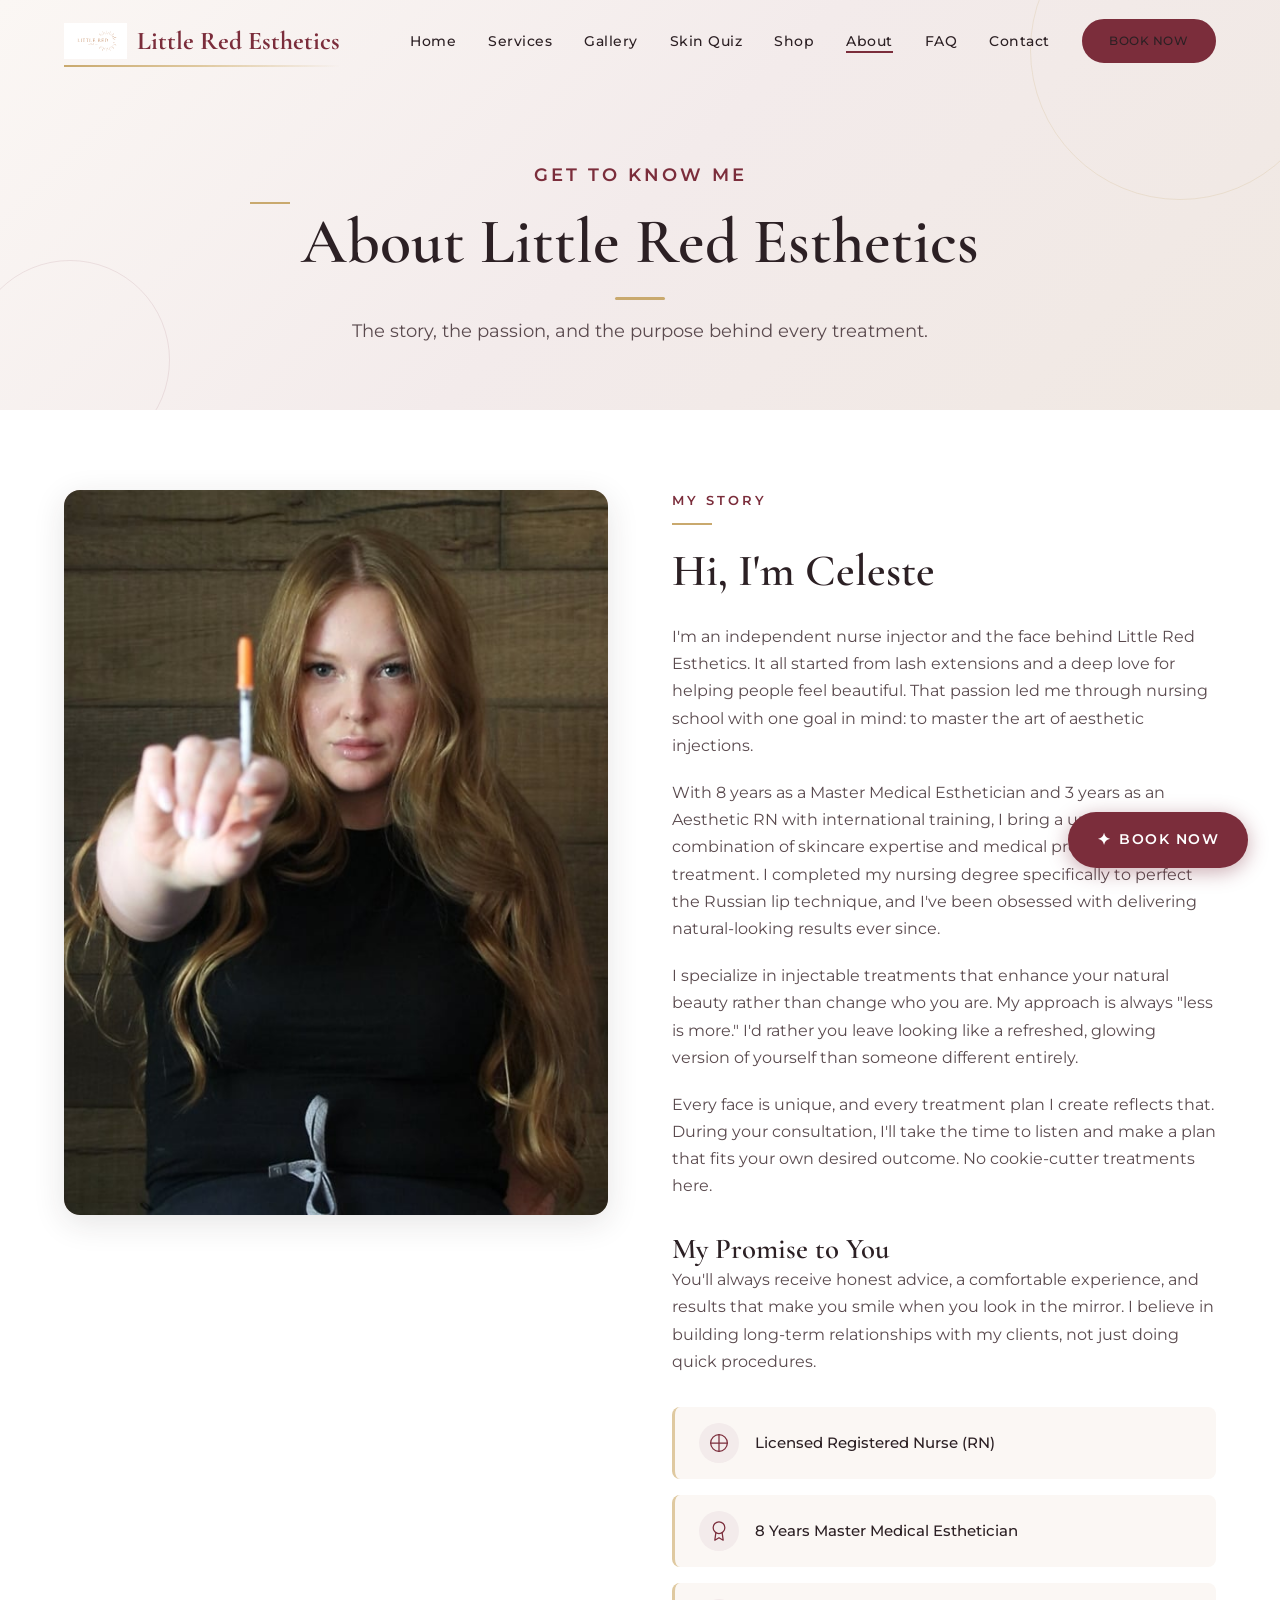
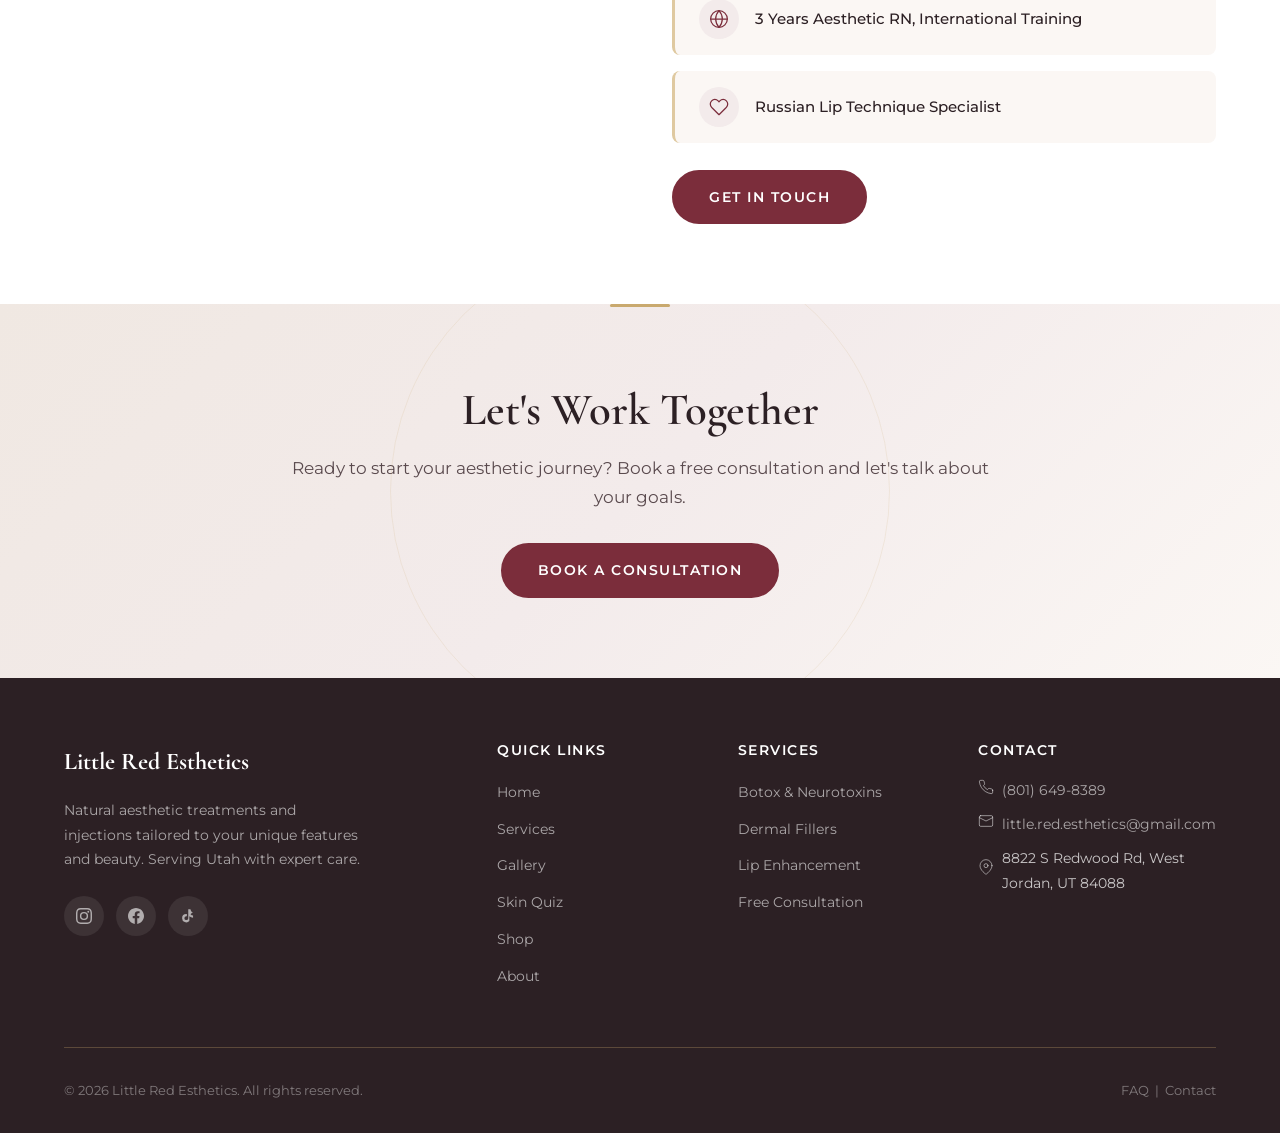
==== about.html @ be4efb20 "Major site overhaul: whimsical design, floating CTA, skin quiz, shop page - Redesigned hero with spa" ====
<!DOCTYPE html>
<html lang="en">
<head>
  <meta charset="UTF-8">
  <meta name="viewport" content="width=device-width, initial-scale=1.0">
  <title>About | Little Red Esthetics - Your Nurse Injector</title>
  <meta name="description" content="Meet the nurse injector behind Little Red Esthetics. Licensed RN with a passion for natural aesthetic treatments in Utah.">
  <meta name="keywords" content="nurse injector Utah, about Little Red Esthetics, licensed RN injector, aesthetic nurse">

  <meta property="og:title" content="About | Little Red Esthetics">
  <meta property="og:description" content="Meet your nurse injector. Licensed, passionate, and dedicated to natural results.">
  <meta property="og:type" content="website">

  <link rel="preconnect" href="https://fonts.googleapis.com">
  <link rel="preconnect" href="https://fonts.gstatic.com" crossorigin>
  <link href="https://fonts.googleapis.com/css2?family=Cormorant+Garamond:ital,wght@0,400;0,600;0,700;1,400;1,600&family=Montserrat:wght@300;400;500;600;700&display=swap" rel="stylesheet">
  <link rel="icon" type="image/svg+xml" href="images/favicon.svg">
  <link rel="stylesheet" href="css/styles.css">
</head>
<body>

  <!-- Navigation -->
  <nav class="navbar scrolled">
    <div class="container">
      <a href="index.html" class="nav-brand"><img src="images/logo.svg" alt="Little Red Esthetics">Little Red Esthetics</a>
      <div class="nav-overlay"></div>
      <ul class="nav-links">
        <li><a href="index.html">Home</a></li>
        <li><a href="services.html">Services</a></li>
        <li><a href="gallery.html">Gallery</a></li>
        <li><a href="quiz.html">Skin Quiz</a></li>
        <li><a href="shop.html">Shop</a></li>
        <li><a href="about.html" class="active">About</a></li>
        <li><a href="faq.html">FAQ</a></li>
        <li><a href="contact.html">Contact</a></li>
        <li><a href="https://mysite.vagaro.com/littleredesthetics/services" target="_blank" rel="noopener" class="btn btn-primary">Book Now</a></li>
      </ul>
      <button class="nav-toggle" aria-label="Toggle navigation">
        <span></span>
        <span></span>
        <span></span>
      </button>
    </div>
  </nav>

  <!-- Page Hero -->
  <section class="page-hero">
    <div class="container">
      <p class="section-label">Get to Know Me</p>
      <h1>About Little Red Esthetics</h1>
      <p>The story, the passion, and the purpose behind every treatment.</p>
    </div>
  </section>

  <!-- About Full -->
  <section class="about-full">
    <div class="container">
      <div class="about-photo fade-in">
        <img src="images/celeste-portrait.jpg" alt="Celeste, nurse injector and owner of Little Red Esthetics in West Jordan, Utah">
      </div>

      <div class="about-text">
        <p class="section-label fade-in">My Story</p>
        <h2 class="fade-in">Hi, I'm Celeste</h2>

        <p class="fade-in">I'm an independent nurse injector and the face behind Little Red Esthetics. It all started from lash extensions and a deep love for helping people feel beautiful. That passion led me through nursing school with one goal in mind: to master the art of aesthetic injections.</p>

        <p class="fade-in">With 8 years as a Master Medical Esthetician and 3 years as an Aesthetic RN with international training, I bring a unique combination of skincare expertise and medical precision to every treatment. I completed my nursing degree specifically to perfect the Russian lip technique, and I've been obsessed with delivering natural-looking results ever since.</p>

        <p class="fade-in">I specialize in injectable treatments that enhance your natural beauty rather than change who you are. My approach is always "less is more." I'd rather you leave looking like a refreshed, glowing version of yourself than someone different entirely.</p>

        <p class="fade-in">Every face is unique, and every treatment plan I create reflects that. During your consultation, I'll take the time to listen and make a plan that fits your own desired outcome. No cookie-cutter treatments here.</p>

        <h3 class="fade-in" style="margin-top: 2rem;">My Promise to You</h3>
        <p class="fade-in">You'll always receive honest advice, a comfortable experience, and results that make you smile when you look in the mirror. I believe in building long-term relationships with my clients, not just doing quick procedures.</p>

        <div class="credentials-list fade-in">
          <div class="credential-item">
            <div class="credential-item-icon"><svg class="icon-svg" viewBox="0 0 24 24"><path d="M12 2v20M2 12h20"/><circle cx="12" cy="12" r="10"/></svg></div>
            <span>Licensed Registered Nurse (RN)</span>
          </div>
          <div class="credential-item">
            <div class="credential-item-icon"><svg class="icon-svg" viewBox="0 0 24 24"><circle cx="12" cy="8" r="7"/><path d="M8.21 13.89L7 23l5-3 5 3-1.21-9.12"/></svg></div>
            <span>8 Years Master Medical Esthetician</span>
          </div>
          <div class="credential-item">
            <div class="credential-item-icon"><svg class="icon-svg" viewBox="0 0 24 24"><circle cx="12" cy="12" r="10"/><path d="M2 12h20M12 2a15.3 15.3 0 0 1 4 10 15.3 15.3 0 0 1-4 10 15.3 15.3 0 0 1-4-10 15.3 15.3 0 0 1 4-10z"/></svg></div>
            <span>3 Years Aesthetic RN, International Training</span>
          </div>
          <div class="credential-item">
            <div class="credential-item-icon"><svg class="icon-svg" viewBox="0 0 24 24"><path d="M20.84 4.61a5.5 5.5 0 0 0-7.78 0L12 5.67l-1.06-1.06a5.5 5.5 0 0 0-7.78 7.78l1.06 1.06L12 21.23l7.78-7.78 1.06-1.06a5.5 5.5 0 0 0 0-7.78z"/></svg></div>
            <span>Russian Lip Technique Specialist</span>
          </div>
        </div>

        <br>
        <a href="contact.html" class="btn btn-primary fade-in">Get in Touch</a>
      </div>
    </div>
  </section>

  <!-- CTA -->
  <section class="cta-section">
    <div class="container">
      <h2 class="fade-in">Let's Work Together</h2>
      <p class="fade-in">Ready to start your aesthetic journey? Book a free consultation and let's talk about your goals.</p>
      <a href="https://mysite.vagaro.com/littleredesthetics/services" target="_blank" rel="noopener" class="btn btn-primary fade-in">Book a Consultation</a>
    </div>
  </section>

  <!-- Footer -->
  <footer class="footer">
    <div class="container">
      <div class="footer-grid">
        <div>
          <div class="footer-brand">Little Red Esthetics</div>
          <p class="footer-desc">Natural aesthetic treatments and injections tailored to your unique features and beauty. Serving Utah with expert care.</p>
          <div class="footer-social">
            <a href="https://www.instagram.com/littleredesthetics" target="_blank" rel="noopener" aria-label="Instagram"><svg class="social-icon-svg" viewBox="0 0 24 24"><path d="M12 2.163c3.204 0 3.584.012 4.85.07 3.252.148 4.771 1.691 4.919 4.919.058 1.265.069 1.645.069 4.849 0 3.205-.012 3.584-.069 4.849-.149 3.225-1.664 4.771-4.919 4.919-1.266.058-1.644.07-4.85.07-3.204 0-3.584-.012-4.849-.07-3.26-.149-4.771-1.699-4.919-4.92-.058-1.265-.07-1.644-.07-4.849 0-3.204.013-3.583.07-4.849.149-3.227 1.664-4.771 4.919-4.919 1.266-.057 1.645-.069 4.849-.069zM12 0C8.741 0 8.333.014 7.053.072 2.695.272.273 2.69.073 7.052.014 8.333 0 8.741 0 12c0 3.259.014 3.668.072 4.948.2 4.358 2.618 6.78 6.98 6.98C8.333 23.986 8.741 24 12 24c3.259 0 3.668-.014 4.948-.072 4.354-.2 6.782-2.618 6.979-6.98.059-1.28.073-1.689.073-4.948 0-3.259-.014-3.667-.072-4.947-.196-4.354-2.617-6.78-6.979-6.98C16.67.014 16.259 0 12 0zm0 5.838a6.162 6.162 0 100 12.324 6.162 6.162 0 000-12.324zM12 16a4 4 0 110-8 4 4 0 010 8zm6.406-11.845a1.44 1.44 0 100 2.881 1.44 1.44 0 000-2.881z"/></svg></a>
            <a href="https://www.facebook.com/littleredesthetics" target="_blank" rel="noopener" aria-label="Facebook"><svg class="social-icon-svg" viewBox="0 0 24 24"><path d="M24 12.073c0-6.627-5.373-12-12-12s-12 5.373-12 12c0 5.99 4.388 10.954 10.125 11.854v-8.385H7.078v-3.47h3.047V9.43c0-3.007 1.792-4.669 4.533-4.669 1.312 0 2.686.235 2.686.235v2.953H15.83c-1.491 0-1.956.925-1.956 1.874v2.25h3.328l-.532 3.47h-2.796v8.385C19.612 23.027 24 18.062 24 12.073z"/></svg></a>
            <a href="https://www.tiktok.com/@littleredesthetics" target="_blank" rel="noopener" aria-label="TikTok"><svg class="social-icon-svg" viewBox="0 0 24 24"><path d="M19.59 6.69a4.83 4.83 0 01-3.77-4.25V2h-3.45v13.67a2.89 2.89 0 01-2.88 2.5 2.89 2.89 0 01-2.89-2.89 2.89 2.89 0 012.89-2.89c.28 0 .54.04.79.1v-3.5a6.37 6.37 0 00-.79-.05A6.34 6.34 0 003.15 15.2a6.34 6.34 0 0010.86 4.46v-7.15a8.16 8.16 0 005.58 2.2v-3.45a4.85 4.85 0 01-3.77-1.8v-.01l2.77-2.76z"/></svg></a>
          </div>
        </div>
        <div>
          <h4>Quick Links</h4>
          <ul>
            <li><a href="index.html">Home</a></li>
            <li><a href="services.html">Services</a></li>
            <li><a href="gallery.html">Gallery</a></li>
            <li><a href="quiz.html">Skin Quiz</a></li>
            <li><a href="shop.html">Shop</a></li>
            <li><a href="about.html">About</a></li>
          </ul>
        </div>
        <div>
          <h4>Services</h4>
          <ul>
            <li><a href="services.html">Botox & Neurotoxins</a></li>
            <li><a href="services.html">Dermal Fillers</a></li>
            <li><a href="services.html">Lip Enhancement</a></li>
            <li><a href="services.html">Free Consultation</a></li>
          </ul>
        </div>
        <div>
          <h4>Contact</h4>
          <div class="footer-contact-item">
            <span class="footer-contact-icon"><svg class="icon-svg" viewBox="0 0 24 24"><path d="M22 16.92v3a2 2 0 0 1-2.18 2 19.79 19.79 0 0 1-8.63-3.07 19.5 19.5 0 0 1-6-6 19.79 19.79 0 0 1-3.07-8.67A2 2 0 0 1 4.11 2h3a2 2 0 0 1 2 1.72c.127.96.361 1.903.7 2.81a2 2 0 0 1-.45 2.11L8.09 9.91a16 16 0 0 0 6 6l1.27-1.27a2 2 0 0 1 2.11-.45c.907.339 1.85.573 2.81.7A2 2 0 0 1 22 16.92z"/></svg></span>
            <a href="tel:8016498389">(801) 649-8389</a>
          </div>
          <div class="footer-contact-item">
            <span class="footer-contact-icon"><svg class="icon-svg" viewBox="0 0 24 24"><rect x="2" y="4" width="20" height="16" rx="2"/><path d="M22 7l-10 5L2 7"/></svg></span>
            <a href="mailto:little.red.esthetics@gmail.com">little.red.esthetics@gmail.com</a>
          </div>
          <div class="footer-contact-item">
            <span class="footer-contact-icon"><svg class="icon-svg" viewBox="0 0 24 24"><path d="M21 10c0 7-9 13-9 13s-9-6-9-13a9 9 0 0 1 18 0z"/><circle cx="12" cy="10" r="3"/></svg></span>
            <span>8822 S Redwood Rd, West Jordan, UT 84088</span>
          </div>
        </div>
      </div>
      <div class="footer-bottom">
        <p>&copy; 2026 Little Red Esthetics. All rights reserved.</p>
        <p><a href="faq.html">FAQ</a> &nbsp;|&nbsp; <a href="contact.html">Contact</a></p>
      </div>
    </div>
  </footer>

  <!-- Floating Book CTA -->
  <a href="https://mysite.vagaro.com/littleredesthetics/services" target="_blank" rel="noopener" class="floating-cta">
    <span class="cta-sparkle">&#10022;</span> Book Now
  </a>

  <script src="js/main.js"></script>
</body>
</html>
---- css/styles.css ----
/* ========================================
   Little Red Esthetics - Stylesheet
   Palette: Burgundy + Warm Off-White + Gold
   ======================================== */

/* --- Custom Properties --- */
:root {
  --burgundy: #7B2D3B;
  --burgundy-dark: #5C1E2B;
  --burgundy-light: #A64D5B;
  --burgundy-muted: #9E6B73;
  --cream: #FBF7F4;
  --cream-dark: #F0E8E2;
  --gold: #C9A96E;
  --gold-light: #DFC9A0;
  --charcoal: #2C2024;
  --charcoal-light: #5A4A4E;
  --rose: #E8D5D5;
  --rose-light: #F3EBEB;
  --white: #FFFFFF;

  --font-heading: 'Cormorant Garamond', Georgia, serif;
  --font-body: 'Montserrat', 'Segoe UI', sans-serif;

  --shadow-sm: 0 2px 8px rgba(44, 32, 36, 0.06);
  --shadow-md: 0 4px 16px rgba(44, 32, 36, 0.1);
  --shadow-lg: 0 8px 32px rgba(44, 32, 36, 0.12);

  --radius: 8px;
  --radius-lg: 16px;
  --transition: 0.3s ease;
}

/* --- Reset & Base --- */
*,
*::before,
*::after {
  margin: 0;
  padding: 0;
  box-sizing: border-box;
}

html {
  scroll-behavior: smooth;
  font-size: 16px;
}

body {
  font-family: var(--font-body);
  background: var(--cream);
  color: var(--charcoal);
  line-height: 1.7;
  -webkit-font-smoothing: antialiased;
}

img {
  max-width: 100%;
  height: auto;
  display: block;
}

a {
  color: var(--burgundy);
  text-decoration: none;
  transition: color var(--transition);
}

a:hover {
  color: var(--burgundy-dark);
}

ul {
  list-style: none;
}

/* --- Typography --- */
h1, h2, h3, h4, h5 {
  font-family: var(--font-heading);
  font-weight: 600;
  line-height: 1.2;
  color: var(--charcoal);
}

h1 { font-size: clamp(2.4rem, 5vw, 4rem); }
h2 { font-size: clamp(1.8rem, 3.5vw, 2.8rem); }
h3 { font-size: clamp(1.3rem, 2.5vw, 1.8rem); }
h4 { font-size: 1.2rem; }

p {
  font-size: 1rem;
  color: var(--charcoal-light);
  max-width: 65ch;
}

.section-label {
  font-family: var(--font-body);
  font-size: 0.8rem;
  font-weight: 600;
  letter-spacing: 3px;
  text-transform: uppercase;
  color: var(--burgundy);
  margin-bottom: 0.75rem;
}

.section-title {
  margin-bottom: 1rem;
}

.section-subtitle {
  font-size: 1.05rem;
  color: var(--charcoal-light);
  max-width: 550px;
}

/* --- Layout --- */
.container {
  width: 100%;
  max-width: 1200px;
  margin: 0 auto;
  padding: 0 1.5rem;
}

section {
  padding: 5rem 0;
}

.text-center {
  text-align: center;
}

.text-center .section-subtitle {
  margin-left: auto;
  margin-right: auto;
}

/* --- Buttons --- */
.btn {
  display: inline-block;
  padding: 0.85rem 2.2rem;
  border-radius: 50px;
  font-family: var(--font-body);
  font-size: 0.85rem;
  font-weight: 600;
  letter-spacing: 1.5px;
  text-transform: uppercase;
  cursor: pointer;
  transition: all var(--transition);
  border: 2px solid transparent;
}

.btn-primary {
  background: var(--burgundy);
  color: var(--white);
  border-color: var(--burgundy);
}

.btn-primary:hover {
  background: var(--burgundy-dark);
  border-color: var(--burgundy-dark);
  color: var(--white);
  transform: translateY(-2px);
  box-shadow: var(--shadow-md);
}

.btn-outline {
  background: transparent;
  color: var(--burgundy);
  border-color: var(--burgundy);
}

.btn-outline:hover {
  background: var(--burgundy);
  color: var(--white);
  transform: translateY(-2px);
}

.btn-light {
  background: var(--white);
  color: var(--burgundy);
  border-color: var(--white);
}

.btn-light:hover {
  background: var(--cream);
  border-color: var(--cream);
  color: var(--burgundy-dark);
  transform: translateY(-2px);
}

/* ========================================
   NAVIGATION
   ======================================== */
.navbar {
  position: fixed;
  top: 0;
  left: 0;
  width: 100%;
  z-index: 1000;
  padding: 1.2rem 0;
  transition: all var(--transition);
  background: transparent;
}

.navbar.scrolled {
  background: rgba(251, 247, 244, 0.97);
  backdrop-filter: blur(12px);
  padding: 0.8rem 0;
  box-shadow: var(--shadow-sm);
}

.navbar .container {
  display: flex;
  align-items: center;
  justify-content: space-between;
}

.nav-brand {
  font-family: var(--font-heading);
  font-size: 1.6rem;
  font-weight: 700;
  color: var(--burgundy);
}

.navbar.scrolled .nav-brand {
  color: var(--burgundy);
}

.nav-links {
  display: flex;
  align-items: center;
  gap: 2rem;
}

.nav-links a {
  font-size: 0.85rem;
  font-weight: 500;
  letter-spacing: 0.5px;
  color: var(--charcoal);
  position: relative;
}

.nav-links a::after {
  content: '';
  position: absolute;
  bottom: -4px;
  left: 0;
  width: 0;
  height: 2px;
  background: var(--burgundy);
  transition: width var(--transition);
}

.nav-links a:hover::after,
.nav-links a.active::after {
  width: 100%;
}

.nav-links .btn {
  padding: 0.6rem 1.6rem;
  font-size: 0.75rem;
}

.nav-toggle {
  display: none;
  flex-direction: column;
  gap: 5px;
  cursor: pointer;
  background: none;
  border: none;
  padding: 4px;
}

.nav-toggle span {
  display: block;
  width: 24px;
  height: 2px;
  background: var(--charcoal);
  transition: all var(--transition);
  border-radius: 2px;
}

/* ========================================
   DECORATIVE ELEMENTS
   ======================================== */
.section-ornament {
  display: flex;
  align-items: center;
  justify-content: center;
  gap: 1rem;
  margin-bottom: 1.5rem;
}

.section-ornament::before,
.section-ornament::after {
  content: '';
  width: 40px;
  height: 1px;
  background: var(--gold);
}

.section-ornament span {
  color: var(--gold);
  font-size: 1.2rem;
  line-height: 1;
}

/* ========================================
   HERO
   ======================================== */
.hero {
  min-height: 100vh;
  display: flex;
  align-items: center;
  position: relative;
  overflow: hidden;
  background: linear-gradient(135deg, var(--cream) 0%, var(--rose-light) 40%, var(--cream-dark) 100%);
}

.hero::before {
  content: '';
  position: absolute;
  top: -50%;
  right: -20%;
  width: 700px;
  height: 700px;
  border-radius: 50%;
  background: radial-gradient(circle, rgba(123, 45, 59, 0.05) 0%, transparent 70%);
  pointer-events: none;
  animation: float 20s ease-in-out infinite;
}

.hero::after {
  content: '';
  position: absolute;
  bottom: -30%;
  left: -10%;
  width: 600px;
  height: 600px;
  border-radius: 50%;
  background: radial-gradient(circle, rgba(201, 169, 110, 0.07) 0%, transparent 70%);
  pointer-events: none;
  animation: float 25s ease-in-out infinite reverse;
}

@keyframes float {
  0%, 100% { transform: translate(0, 0); }
  33% { transform: translate(30px, -20px); }
  66% { transform: translate(-20px, 15px); }
}

.hero .container {
  display: grid;
  grid-template-columns: 1fr 1fr;
  gap: 4rem;
  align-items: center;
  position: relative;
  z-index: 1;
}

.hero-content {
  padding: 2rem 0;
}

.hero-content .section-label {
  margin-bottom: 1rem;
}

.hero-content h1 {
  margin-bottom: 1.5rem;
  color: var(--charcoal);
}

.hero-content h1 span {
  color: var(--burgundy);
  font-style: italic;
}

.hero-content p {
  font-size: 1.1rem;
  margin-bottom: 2rem;
  line-height: 1.8;
}

.hero-buttons {
  display: flex;
  gap: 1rem;
  flex-wrap: wrap;
}

.hero-image {
  display: flex;
  justify-content: center;
  align-items: center;
}

.hero-image-wrapper {
  width: 100%;
  max-width: 420px;
  aspect-ratio: 3/4;
  border-radius: 60% 40% 50% 50% / 50% 50% 40% 60%;
  background: linear-gradient(145deg, var(--rose) 0%, var(--burgundy-muted) 100%);
  position: relative;
  overflow: hidden;
  box-shadow: var(--shadow-lg);
  animation: morph 8s ease-in-out infinite;
}

.hero-image-wrapper::before {
  content: '';
  position: absolute;
  inset: -4px;
  border-radius: inherit;
  background: linear-gradient(135deg, var(--gold), var(--burgundy-light), var(--gold-light));
  z-index: -1;
  opacity: 0.6;
}

.hero-image-wrapper img {
  width: 100%;
  height: 100%;
  object-fit: cover;
  border-radius: inherit;
}

@keyframes morph {
  0%, 100% { border-radius: 60% 40% 50% 50% / 50% 50% 40% 60%; }
  25% { border-radius: 50% 60% 40% 50% / 40% 50% 60% 50%; }
  50% { border-radius: 40% 50% 60% 50% / 50% 40% 50% 60%; }
  75% { border-radius: 50% 40% 50% 60% / 60% 50% 40% 50%; }
}

.hero-image-placeholder {
  width: 100%;
  height: 100%;
  display: flex;
  align-items: center;
  justify-content: center;
  font-family: var(--font-heading);
  font-size: 1.4rem;
  color: var(--white);
  text-align: center;
  padding: 2rem;
  background: linear-gradient(145deg, var(--burgundy-muted) 0%, var(--burgundy) 100%);
}

/* ========================================
   SERVICES PREVIEW
   ======================================== */
.services-preview {
  background: var(--white);
}

.services-grid {
  display: grid;
  grid-template-columns: repeat(auto-fit, minmax(280px, 1fr));
  gap: 2rem;
  margin-top: 3rem;
}

.service-card {
  background: var(--cream);
  border-radius: var(--radius-lg);
  padding: 2.5rem 2rem;
  transition: all var(--transition);
  border: 1px solid transparent;
}

.service-card:hover {
  transform: translateY(-4px);
  box-shadow: var(--shadow-md);
  border-color: var(--rose);
}

.service-icon {
  width: 60px;
  height: 60px;
  border-radius: 50%;
  background: linear-gradient(135deg, var(--rose-light), var(--rose));
  display: flex;
  align-items: center;
  justify-content: center;
  margin-bottom: 1.5rem;
  font-size: 1.4rem;
  position: relative;
  transition: all var(--transition);
}

.service-card:hover .service-icon {
  background: linear-gradient(135deg, var(--burgundy-light), var(--burgundy));
  transform: scale(1.1) rotate(5deg);
}

.service-card:hover .service-icon .icon-svg {
  stroke: var(--white);
}

.service-card h3 {
  margin-bottom: 0.75rem;
}

.service-card p {
  font-size: 0.95rem;
  margin-bottom: 1.25rem;
}

.service-card .service-link {
  font-size: 0.85rem;
  font-weight: 600;
  color: var(--burgundy);
  letter-spacing: 0.5px;
}

.service-card .service-link:hover {
  color: var(--burgundy-dark);
}

/* ========================================
   ABOUT PREVIEW
   ======================================== */
.about-preview {
  background: var(--cream);
}

.about-preview .container {
  display: grid;
  grid-template-columns: 1fr 1fr;
  gap: 4rem;
  align-items: center;
}

.about-image {
  border-radius: var(--radius-lg);
  overflow: hidden;
  box-shadow: var(--shadow-lg);
  aspect-ratio: 4/5;
  background: linear-gradient(145deg, var(--rose) 0%, var(--cream-dark) 100%);
  position: relative;
}

.about-image::after {
  content: '';
  position: absolute;
  bottom: -8px;
  right: -8px;
  width: 60%;
  height: 60%;
  border: 2px solid var(--gold-light);
  border-radius: var(--radius-lg);
  z-index: -1;
}

.about-image img {
  width: 100%;
  height: 100%;
  object-fit: cover;
}

.about-content .section-label {
  margin-bottom: 0.75rem;
}

.about-content h2 {
  margin-bottom: 1.25rem;
}

.about-content p {
  margin-bottom: 1.25rem;
}

.about-credentials {
  display: flex;
  gap: 2rem;
  margin-top: 2rem;
  flex-wrap: wrap;
}

.credential {
  display: flex;
  align-items: center;
  gap: 0.5rem;
  font-size: 0.9rem;
  font-weight: 500;
  color: var(--charcoal);
}

.credential-icon {
  width: 36px;
  height: 36px;
  border-radius: 50%;
  background: var(--rose-light);
  display: flex;
  align-items: center;
  justify-content: center;
  font-size: 0.9rem;
  flex-shrink: 0;
}

/* ========================================
   TESTIMONIALS
   ======================================== */
.testimonials {
  background: var(--burgundy);
  color: var(--white);
  position: relative;
  overflow: hidden;
}

.testimonials::before {
  content: '';
  position: absolute;
  top: -100px;
  right: -100px;
  width: 500px;
  height: 500px;
  border-radius: 50%;
  background: radial-gradient(circle, rgba(201, 169, 110, 0.08), transparent 70%);
  pointer-events: none;
  animation: float 18s ease-in-out infinite;
}

.testimonials::after {
  content: '';
  position: absolute;
  bottom: -80px;
  left: -60px;
  width: 350px;
  height: 350px;
  border-radius: 50%;
  background: radial-gradient(circle, rgba(255, 255, 255, 0.04), transparent 70%);
  pointer-events: none;
  animation: float 22s ease-in-out infinite reverse;
}

.testimonials .section-label {
  color: var(--gold-light);
}

.testimonials .section-title {
  color: var(--white);
}

.testimonials .section-subtitle {
  color: rgba(255, 255, 255, 0.75);
}

.testimonial-grid {
  display: grid;
  grid-template-columns: repeat(auto-fit, minmax(300px, 1fr));
  gap: 2rem;
  margin-top: 3rem;
}

.testimonial-card {
  background: rgba(255, 255, 255, 0.08);
  border: 1px solid rgba(255, 255, 255, 0.1);
  border-radius: var(--radius-lg);
  padding: 2.5rem 2rem;
  backdrop-filter: blur(4px);
  transition: all var(--transition);
}

.testimonial-card:hover {
  background: rgba(255, 255, 255, 0.12);
  transform: translateY(-2px);
}

.testimonial-stars {
  color: var(--gold);
  font-size: 0.95rem;
  margin-bottom: 1.25rem;
  letter-spacing: 2px;
}

.testimonial-card blockquote {
  font-family: var(--font-heading);
  font-size: 1.15rem;
  font-style: italic;
  color: rgba(255, 255, 255, 0.9);
  line-height: 1.7;
  margin-bottom: 1.5rem;
  position: relative;
  padding-left: 1.5rem;
}

.testimonial-card blockquote::before {
  content: '\201C';
  position: absolute;
  left: -0.25rem;
  top: -0.5rem;
  font-size: 3rem;
  color: var(--gold);
  opacity: 0.5;
  font-family: var(--font-heading);
  line-height: 1;
}

.testimonial-author {
  display: flex;
  align-items: center;
  gap: 0.75rem;
}

.testimonial-avatar {
  width: 44px;
  height: 44px;
  border-radius: 50%;
  background: var(--burgundy-light);
  display: flex;
  align-items: center;
  justify-content: center;
  font-weight: 700;
  font-size: 0.9rem;
  color: var(--white);
}

.testimonial-name {
  font-weight: 600;
  font-size: 0.95rem;
  color: var(--white);
}

.testimonial-detail {
  font-size: 0.8rem;
  color: rgba(255, 255, 255, 0.6);
}

/* ========================================
   GALLERY PREVIEW
   ======================================== */
.gallery-preview {
  background: var(--white);
}

.gallery-grid {
  display: grid;
  grid-template-columns: repeat(auto-fit, minmax(280px, 1fr));
  gap: 1.5rem;
  margin-top: 3rem;
}

.gallery-item {
  border-radius: var(--radius-lg);
  overflow: hidden;
  aspect-ratio: 1;
  position: relative;
  background: var(--cream-dark);
  cursor: pointer;
  transition: all 0.4s ease;
  border: 2px solid transparent;
}

.gallery-item:hover {
  transform: scale(1.03) rotate(0.5deg);
  box-shadow: var(--shadow-lg);
  border-color: var(--gold-light);
}

.gallery-item img {
  width: 100%;
  height: 100%;
  object-fit: cover;
}

.gallery-item-overlay {
  position: absolute;
  inset: 0;
  background: linear-gradient(to top, rgba(44, 32, 36, 0.7), transparent 50%);
  display: flex;
  align-items: flex-end;
  padding: 1.5rem;
  opacity: 0;
  transition: opacity var(--transition);
}

.gallery-item:hover .gallery-item-overlay {
  opacity: 1;
}

.gallery-item-label {
  color: var(--white);
  font-size: 0.85rem;
  font-weight: 600;
  letter-spacing: 0.5px;
}

.gallery-placeholder {
  display: flex;
  flex-direction: column;
  align-items: center;
  justify-content: center;
  height: 100%;
  color: var(--charcoal-light);
  font-size: 0.9rem;
  text-align: center;
  padding: 2rem;
  background: linear-gradient(135deg, var(--cream-dark) 0%, var(--rose-light) 100%);
}

.gallery-placeholder-icon {
  font-size: 2rem;
  margin-bottom: 0.75rem;
  opacity: 0.5;
}

/* ========================================
   CTA SECTION
   ======================================== */
.cta-section {
  background: linear-gradient(135deg, var(--cream-dark) 0%, var(--rose-light) 50%, var(--cream) 100%);
  text-align: center;
  position: relative;
  overflow: hidden;
}

.cta-section::after {
  content: '';
  position: absolute;
  top: 50%;
  left: 50%;
  transform: translate(-50%, -50%);
  width: 500px;
  height: 500px;
  border-radius: 50%;
  border: 1px solid rgba(201, 169, 110, 0.15);
  pointer-events: none;
}

.cta-section h2 {
  margin-bottom: 1rem;
}

.cta-section p {
  margin: 0 auto 2rem;
  font-size: 1.05rem;
}

/* ========================================
   FOOTER
   ======================================== */
.footer {
  background: var(--charcoal);
  color: rgba(255, 255, 255, 0.75);
  padding: 4rem 0 2rem;
}

.footer-grid {
  display: grid;
  grid-template-columns: 2fr 1fr 1fr 1fr;
  gap: 3rem;
  margin-bottom: 3rem;
}

.footer-brand {
  font-family: var(--font-heading);
  font-size: 1.5rem;
  font-weight: 700;
  color: var(--white);
  margin-bottom: 1rem;
}

.footer-desc {
  font-size: 0.9rem;
  line-height: 1.7;
  color: rgba(255, 255, 255, 0.6);
  max-width: 300px;
}

.footer h4 {
  color: var(--white);
  font-family: var(--font-body);
  font-size: 0.85rem;
  font-weight: 600;
  letter-spacing: 1.5px;
  text-transform: uppercase;
  margin-bottom: 1.25rem;
}

.footer ul li {
  margin-bottom: 0.6rem;
}

.footer ul a {
  font-size: 0.9rem;
  color: rgba(255, 255, 255, 0.6);
  transition: color var(--transition);
}

.footer ul a:hover {
  color: var(--gold);
}

.footer-contact-item {
  display: flex;
  align-items: center;
  gap: 0.5rem;
  font-size: 0.9rem;
  margin-bottom: 0.6rem;
}

.footer-contact-item a {
  color: rgba(255, 255, 255, 0.6);
}

.footer-contact-item a:hover {
  color: var(--gold);
}

.footer-social {
  display: flex;
  gap: 0.75rem;
  margin-top: 1.5rem;
}

.footer-social a {
  width: 40px;
  height: 40px;
  border-radius: 50%;
  background: rgba(255, 255, 255, 0.08);
  display: flex;
  align-items: center;
  justify-content: center;
  color: rgba(255, 255, 255, 0.6);
  font-size: 0.9rem;
  transition: all var(--transition);
}

.footer-social a:hover {
  background: var(--burgundy);
  color: var(--white);
}

.footer-bottom {
  border-top: 1px solid rgba(255, 255, 255, 0.1);
  padding-top: 2rem;
  display: flex;
  justify-content: space-between;
  align-items: center;
  flex-wrap: wrap;
  gap: 1rem;
}

.footer-bottom p {
  font-size: 0.8rem;
  color: rgba(255, 255, 255, 0.4);
}

.footer-bottom a {
  color: rgba(255, 255, 255, 0.4);
}

.footer-bottom a:hover {
  color: var(--gold);
}

/* ========================================
   INNER PAGE HERO
   ======================================== */
.page-hero {
  padding: 10rem 0 4rem;
  background: linear-gradient(135deg, var(--cream) 0%, var(--rose-light) 50%, var(--cream-dark) 100%);
  text-align: center;
  position: relative;
  overflow: hidden;
}

.page-hero::before {
  content: '';
  position: absolute;
  top: -100px;
  right: -50px;
  width: 300px;
  height: 300px;
  border-radius: 50%;
  border: 1px solid rgba(201, 169, 110, 0.2);
  pointer-events: none;
}

.page-hero::after {
  content: '';
  position: absolute;
  bottom: -50px;
  left: -30px;
  width: 200px;
  height: 200px;
  border-radius: 50%;
  border: 1px solid rgba(123, 45, 59, 0.1);
  pointer-events: none;
}

.page-hero h1 {
  margin-bottom: 1rem;
}

.page-hero p {
  margin: 0 auto;
  font-size: 1.1rem;
}

/* ========================================
   SERVICES PAGE
   ======================================== */
.services-full {
  background: var(--white);
}

.service-category {
  margin-bottom: 4rem;
}

.service-category:last-child {
  margin-bottom: 0;
}

.service-category h2 {
  margin-bottom: 0.5rem;
}

.service-category > p {
  margin-bottom: 2rem;
}

.service-list {
  display: grid;
  gap: 1.5rem;
}

.service-item {
  display: flex;
  justify-content: space-between;
  align-items: flex-start;
  padding: 2rem;
  background: var(--cream);
  border-radius: var(--radius-lg);
  transition: all var(--transition);
  gap: 2rem;
}

.service-item:hover {
  box-shadow: var(--shadow-sm);
  transform: translateY(-2px);
}

.service-item-content {
  flex: 1;
}

.service-item h3 {
  margin-bottom: 0.5rem;
}

.service-item p {
  font-size: 0.95rem;
}

.service-item-meta {
  text-align: right;
  flex-shrink: 0;
}

.service-price {
  font-family: var(--font-heading);
  font-size: 1.5rem;
  font-weight: 700;
  color: var(--burgundy);
  margin-bottom: 0.25rem;
}

.service-duration {
  font-size: 0.8rem;
  color: var(--charcoal-light);
}

/* ========================================
   ABOUT PAGE
   ======================================== */
.about-full {
  background: var(--white);
}

.about-full .container {
  display: grid;
  grid-template-columns: 1fr 1fr;
  gap: 4rem;
  align-items: start;
}

.about-photo {
  border-radius: var(--radius-lg);
  overflow: hidden;
  box-shadow: var(--shadow-lg);
  aspect-ratio: 3/4;
  background: linear-gradient(145deg, var(--rose) 0%, var(--cream-dark) 100%);
  position: sticky;
  top: 8rem;
}

.about-photo img {
  width: 100%;
  height: 100%;
  object-fit: cover;
}

.about-text h2 {
  margin-bottom: 1.5rem;
}

.about-text p {
  margin-bottom: 1.25rem;
}

.credentials-list {
  display: grid;
  gap: 1rem;
  margin-top: 2rem;
}

.credential-item {
  display: flex;
  align-items: center;
  gap: 1rem;
  padding: 1rem 1.5rem;
  background: var(--cream);
  border-radius: var(--radius);
}

.credential-item-icon {
  width: 40px;
  height: 40px;
  border-radius: 50%;
  background: var(--rose-light);
  display: flex;
  align-items: center;
  justify-content: center;
  flex-shrink: 0;
}

.credential-item span {
  font-weight: 500;
  font-size: 0.95rem;
}

/* ========================================
   GALLERY PAGE
   ======================================== */
.gallery-full {
  background: var(--white);
}

.gallery-filter {
  display: flex;
  justify-content: center;
  gap: 0.75rem;
  margin-bottom: 3rem;
  flex-wrap: wrap;
}

.filter-btn {
  padding: 0.5rem 1.5rem;
  border-radius: 50px;
  border: 1px solid var(--rose);
  background: transparent;
  color: var(--charcoal);
  font-family: var(--font-body);
  font-size: 0.85rem;
  font-weight: 500;
  cursor: pointer;
  transition: all var(--transition);
}

.filter-btn:hover,
.filter-btn.active {
  background: var(--burgundy);
  border-color: var(--burgundy);
  color: var(--white);
}

.gallery-full-grid {
  display: grid;
  grid-template-columns: repeat(auto-fill, minmax(300px, 1fr));
  gap: 1.5rem;
}

.gallery-full-item {
  border-radius: var(--radius-lg);
  overflow: hidden;
  background: var(--cream-dark);
  transition: all var(--transition);
}

.gallery-full-item:hover {
  box-shadow: var(--shadow-md);
  transform: translateY(-4px);
}

.gallery-comparison {
  display: grid;
  grid-template-columns: 1fr 1fr;
  aspect-ratio: 2/1;
}

.gallery-comparison > div {
  position: relative;
  overflow: hidden;
}

.gallery-comparison img {
  width: 100%;
  height: 100%;
  object-fit: cover;
}

.gallery-comparison-label {
  position: absolute;
  bottom: 0.75rem;
  left: 0.75rem;
  background: rgba(44, 32, 36, 0.75);
  color: var(--white);
  font-size: 0.7rem;
  font-weight: 600;
  letter-spacing: 1px;
  text-transform: uppercase;
  padding: 0.3rem 0.6rem;
  border-radius: 4px;
}

.gallery-item-info {
  padding: 1.25rem;
}

.gallery-item-info h4 {
  font-family: var(--font-heading);
  margin-bottom: 0.25rem;
}

.gallery-item-info p {
  font-size: 0.85rem;
  color: var(--charcoal-light);
}

/* ========================================
   CONTACT PAGE
   ======================================== */
.contact-full {
  background: var(--white);
}

.contact-full .container {
  display: grid;
  grid-template-columns: 1fr 1fr;
  gap: 4rem;
}

.contact-info h2 {
  margin-bottom: 1.25rem;
}

.contact-info > p {
  margin-bottom: 2rem;
}

.contact-details {
  display: grid;
  gap: 1.25rem;
  margin-bottom: 2.5rem;
}

.contact-detail-item {
  display: flex;
  align-items: center;
  gap: 1rem;
}

.contact-detail-icon {
  width: 48px;
  height: 48px;
  border-radius: 50%;
  background: var(--rose-light);
  display: flex;
  align-items: center;
  justify-content: center;
  font-size: 1.1rem;
  flex-shrink: 0;
}

.contact-detail-text h4 {
  font-family: var(--font-body);
  font-size: 0.85rem;
  font-weight: 600;
  margin-bottom: 0.15rem;
}

.contact-detail-text p {
  font-size: 0.95rem;
  color: var(--charcoal-light);
}

.contact-detail-text a {
  color: var(--charcoal-light);
}

.contact-detail-text a:hover {
  color: var(--burgundy);
}

.contact-social {
  display: flex;
  gap: 0.75rem;
}

.contact-social a {
  width: 44px;
  height: 44px;
  border-radius: 50%;
  background: var(--cream);
  display: flex;
  align-items: center;
  justify-content: center;
  color: var(--charcoal);
  font-size: 1rem;
  transition: all var(--transition);
}

.contact-social a:hover {
  background: var(--burgundy);
  color: var(--white);
}

.contact-form-wrapper {
  background: var(--cream);
  border-radius: var(--radius-lg);
  padding: 2.5rem;
}

.contact-form-wrapper h3 {
  margin-bottom: 0.5rem;
}

.contact-form-wrapper > p {
  font-size: 0.95rem;
  margin-bottom: 2rem;
}

.contact-form {
  display: grid;
  gap: 1.25rem;
}

.form-group {
  display: flex;
  flex-direction: column;
  gap: 0.4rem;
}

.form-group label {
  font-size: 0.85rem;
  font-weight: 600;
  color: var(--charcoal);
}

.form-group input,
.form-group select,
.form-group textarea {
  padding: 0.85rem 1rem;
  border: 1px solid var(--rose);
  border-radius: var(--radius);
  font-family: var(--font-body);
  font-size: 0.95rem;
  color: var(--charcoal);
  background: var(--white);
  transition: border-color var(--transition);
  outline: none;
}

.form-group input:focus,
.form-group select:focus,
.form-group textarea:focus {
  border-color: var(--burgundy);
}

.form-group textarea {
  resize: vertical;
  min-height: 120px;
}

.form-row {
  display: grid;
  grid-template-columns: 1fr 1fr;
  gap: 1.25rem;
}

/* ========================================
   FAQ PAGE
   ======================================== */
.faq-full {
  background: var(--white);
}

.faq-grid {
  max-width: 800px;
  margin: 0 auto;
  display: grid;
  gap: 1rem;
}

.faq-item {
  background: var(--cream);
  border-radius: var(--radius-lg);
  overflow: hidden;
  transition: all var(--transition);
}

.faq-item:hover {
  box-shadow: var(--shadow-sm);
}

.faq-question {
  padding: 1.5rem 2rem;
  display: flex;
  justify-content: space-between;
  align-items: center;
  cursor: pointer;
  gap: 1rem;
  background: none;
  border: none;
  width: 100%;
  text-align: left;
  font-family: var(--font-body);
}

.faq-question h3 {
  font-family: var(--font-body);
  font-size: 1rem;
  font-weight: 600;
}

.faq-toggle {
  width: 32px;
  height: 32px;
  border-radius: 50%;
  background: var(--rose-light);
  display: flex;
  align-items: center;
  justify-content: center;
  font-size: 1.2rem;
  color: var(--burgundy);
  flex-shrink: 0;
  transition: all var(--transition);
}

.faq-item.active .faq-toggle {
  background: var(--burgundy);
  color: var(--white);
  transform: rotate(45deg);
}

.faq-answer {
  max-height: 0;
  overflow: hidden;
  transition: max-height 0.4s ease;
}

.faq-answer-inner {
  padding: 0 2rem 1.5rem;
}

.faq-answer-inner p {
  font-size: 0.95rem;
  line-height: 1.8;
}

.faq-item.active .faq-answer {
  max-height: 500px;
}

/* ========================================
   RESPONSIVE
   ======================================== */
@media (max-width: 968px) {
  .hero .container {
    grid-template-columns: 1fr;
    text-align: center;
  }

  .hero-stats {
    justify-content: center;
  }

  .hero-badge {
    justify-content: center;
  }

  .hero-content {
    order: 1;
  }

  .hero-image {
    order: 0;
  }

  .hero-buttons {
    justify-content: center;
  }

  .hero-image-wrapper {
    max-width: 280px;
    aspect-ratio: 1;
    animation: morph 10s ease-in-out infinite;
  }

  .about-preview .container,
  .about-full .container,
  .contact-full .container {
    grid-template-columns: 1fr;
  }

  .about-photo {
    position: static;
    max-width: 500px;
    margin: 0 auto;
  }

  .footer-grid {
    grid-template-columns: 1fr 1fr;
  }
}

@media (max-width: 768px) {
  section {
    padding: 3.5rem 0;
  }

  .nav-links {
    position: fixed;
    top: 0;
    right: -100%;
    width: 75%;
    max-width: 320px;
    height: 100vh;
    background: var(--cream);
    flex-direction: column;
    align-items: flex-start;
    padding: 5rem 2rem 2rem;
    gap: 1.5rem;
    box-shadow: var(--shadow-lg);
    transition: right var(--transition);
    z-index: 999;
  }

  .nav-links.active {
    right: 0;
  }

  .nav-toggle {
    display: flex;
    z-index: 1001;
  }

  .nav-toggle.active span:nth-child(1) {
    transform: rotate(45deg) translate(5px, 5px);
  }

  .nav-toggle.active span:nth-child(2) {
    opacity: 0;
  }

  .nav-toggle.active span:nth-child(3) {
    transform: rotate(-45deg) translate(5px, -5px);
  }

  .nav-overlay {
    display: none;
    position: fixed;
    inset: 0;
    background: rgba(44, 32, 36, 0.4);
    z-index: 998;
  }

  .nav-overlay.active {
    display: block;
  }

  .footer-grid {
    grid-template-columns: 1fr;
  }

  .footer-bottom {
    flex-direction: column;
    text-align: center;
  }

  .form-row {
    grid-template-columns: 1fr;
  }

  .service-item {
    flex-direction: column;
    gap: 1rem;
  }

  .service-item-meta {
    text-align: left;
  }

  .page-hero {
    padding: 8rem 0 3rem;
  }
}

@media (max-width: 480px) {
  .container {
    padding: 0 1rem;
  }

  .hero {
    min-height: 90vh;
  }

  .hero-buttons {
    flex-direction: column;
    align-items: center;
  }

  .btn {
    width: 100%;
    text-align: center;
  }

  .testimonial-grid,
  .services-grid {
    grid-template-columns: 1fr;
  }
}

/* ========================================
   ANIMATIONS
   ======================================== */
.fade-in {
  opacity: 0;
  transform: translateY(20px);
  transition: opacity 0.6s ease, transform 0.6s ease;
}

.fade-in.visible {
  opacity: 1;
  transform: translateY(0);
}

.fade-in-delay-1 { transition-delay: 0.1s; }
.fade-in-delay-2 { transition-delay: 0.2s; }
.fade-in-delay-3 { transition-delay: 0.3s; }

/* ========================================
   SVG ICONS
   ======================================== */
.icon-svg {
  width: 24px;
  height: 24px;
  stroke: var(--burgundy);
  stroke-width: 1.5;
  fill: none;
  stroke-linecap: round;
  stroke-linejoin: round;
  flex-shrink: 0;
}

.service-icon .icon-svg {
  width: 28px;
  height: 28px;
}

.credential-icon .icon-svg,
.credential-item-icon .icon-svg {
  width: 20px;
  height: 20px;
}

.contact-detail-icon .icon-svg {
  width: 22px;
  height: 22px;
}

.footer-contact-icon {
  flex-shrink: 0;
}

.footer-contact-icon .icon-svg {
  width: 16px;
  height: 16px;
  stroke: rgba(255, 255, 255, 0.5);
}

/* --- Social SVG Icons --- */
.social-icon-svg {
  width: 18px;
  height: 18px;
  fill: currentColor;
  stroke: none;
}

.footer-social .social-icon-svg {
  width: 16px;
  height: 16px;
}

.contact-social .social-icon-svg {
  width: 18px;
  height: 18px;
}

/* ========================================
   GOLD ACCENT DIVIDERS
   ======================================== */
.section-label::after {
  content: '';
  display: block;
  width: 40px;
  height: 2px;
  background: var(--gold);
  margin-top: 0.75rem;
}

.text-center .section-label::after {
  margin-left: auto;
  margin-right: auto;
}

.testimonials .section-label::after {
  background: var(--gold-light);
}

/* --- Gold accent line on nav brand --- */
.nav-brand {
  position: relative;
}

.nav-brand::after {
  content: '';
  position: absolute;
  bottom: -4px;
  left: 0;
  width: 100%;
  height: 2px;
  background: linear-gradient(90deg, var(--gold), var(--gold-light), transparent);
}

/* --- CTA gold accent --- */
.cta-section {
  position: relative;
}

.cta-section::before {
  content: '';
  position: absolute;
  top: 0;
  left: 50%;
  transform: translateX(-50%);
  width: 60px;
  height: 3px;
  background: var(--gold);
  border-radius: 2px;
}

/* --- Service card gold top border on hover --- */
.service-card:hover {
  border-color: var(--gold-light);
}

/* --- Service item gold left border --- */
.service-item {
  border-left: 3px solid transparent;
}

.service-item:hover {
  border-left-color: var(--gold);
}

/* --- Credential item gold left accent --- */
.credential-item {
  border-left: 3px solid var(--gold-light);
}

/* --- FAQ gold accent on active --- */
.faq-item.active {
  border-left: 3px solid var(--gold);
}

/* --- Footer gold divider above bottom --- */
.footer-bottom {
  border-top: 1px solid rgba(201, 169, 110, 0.3);
}

/* --- Gallery item gold border on hover --- */
.gallery-full-item:hover {
  border: 1px solid var(--gold-light);
}

/* --- Page hero gold underline on h1 --- */
.page-hero h1::after {
  content: '';
  display: block;
  width: 50px;
  height: 3px;
  background: var(--gold);
  margin: 1rem auto 0;
  border-radius: 2px;
}

/* ========================================
   FLOATING BOOK NOW CTA
   ======================================== */
.floating-cta {
  position: fixed;
  bottom: 2rem;
  right: 2rem;
  z-index: 900;
  display: flex;
  align-items: center;
  gap: 0.5rem;
  padding: 0.9rem 1.8rem;
  background: var(--burgundy);
  color: var(--white);
  border-radius: 50px;
  font-family: var(--font-body);
  font-size: 0.85rem;
  font-weight: 600;
  letter-spacing: 1.5px;
  text-transform: uppercase;
  text-decoration: none;
  box-shadow: 0 4px 20px rgba(123, 45, 59, 0.4);
  transition: all 0.3s ease;
  animation: ctaPulse 3s ease-in-out infinite;
}

.floating-cta:hover {
  background: var(--burgundy-dark);
  color: var(--white);
  transform: translateY(-3px) scale(1.05);
  box-shadow: 0 6px 28px rgba(123, 45, 59, 0.5);
}

.floating-cta .cta-sparkle {
  font-size: 1rem;
  animation: twinkle 2s ease-in-out infinite;
}

@keyframes ctaPulse {
  0%, 100% { box-shadow: 0 4px 20px rgba(123, 45, 59, 0.4); }
  50% { box-shadow: 0 4px 30px rgba(123, 45, 59, 0.6), 0 0 20px rgba(201, 169, 110, 0.3); }
}

@media (max-width: 768px) {
  .floating-cta {
    bottom: 1rem;
    right: 1rem;
    padding: 0.75rem 1.4rem;
    font-size: 0.75rem;
  }
}

/* ========================================
   MARQUEE STRIP
   ======================================== */
.marquee-strip {
  background: var(--charcoal);
  color: var(--gold-light);
  overflow: hidden;
  padding: 0.75rem 0;
  position: relative;
}

.marquee-track {
  display: flex;
  width: max-content;
  animation: marqueeScroll 30s linear infinite;
}

.marquee-track span {
  font-family: var(--font-body);
  font-size: 0.75rem;
  font-weight: 500;
  letter-spacing: 3px;
  text-transform: uppercase;
  white-space: nowrap;
  padding: 0 2rem;
}

.marquee-track .marquee-dot {
  color: var(--gold);
  font-size: 0.5rem;
  vertical-align: middle;
}

@keyframes marqueeScroll {
  0% { transform: translateX(0); }
  100% { transform: translateX(-50%); }
}

/* ========================================
   SPARKLE DECORATIONS
   ======================================== */
.sparkle {
  position: absolute;
  pointer-events: none;
  z-index: 2;
}

.sparkle svg {
  width: 16px;
  height: 16px;
  fill: var(--gold);
  opacity: 0.5;
  animation: twinkle 3s ease-in-out infinite;
}

.sparkle:nth-child(2) svg { width: 12px; height: 12px; animation-delay: 0.5s; opacity: 0.3; }
.sparkle:nth-child(3) svg { width: 20px; height: 20px; animation-delay: 1s; opacity: 0.4; }
.sparkle:nth-child(4) svg { width: 10px; height: 10px; animation-delay: 1.5s; opacity: 0.35; }
.sparkle:nth-child(5) svg { width: 14px; height: 14px; animation-delay: 2s; opacity: 0.45; }

@keyframes twinkle {
  0%, 100% { opacity: 0.2; transform: scale(0.8) rotate(0deg); }
  50% { opacity: 0.7; transform: scale(1.2) rotate(15deg); }
}

/* ========================================
   WAVY SECTION DIVIDERS
   ======================================== */
.wave-divider {
  display: block;
  width: 100%;
  line-height: 0;
  margin: 0;
  padding: 0;
}

.wave-divider svg {
  display: block;
  width: 100%;
  height: 60px;
}

.wave-divider.flip {
  transform: rotate(180deg);
}

/* ========================================
   ANIMATED GRADIENT TEXT
   ======================================== */
.gradient-text {
  background: linear-gradient(135deg, var(--burgundy), var(--burgundy-light), var(--gold), var(--burgundy));
  background-size: 300% 300%;
  -webkit-background-clip: text;
  -webkit-text-fill-color: transparent;
  background-clip: text;
  animation: gradientShift 6s ease-in-out infinite;
}

@keyframes gradientShift {
  0%, 100% { background-position: 0% 50%; }
  50% { background-position: 100% 50%; }
}

/* ========================================
   CUSTOM SCROLLBAR
   ======================================== */
::-webkit-scrollbar {
  width: 8px;
}

::-webkit-scrollbar-track {
  background: var(--cream);
}

::-webkit-scrollbar-thumb {
  background: var(--burgundy-muted);
  border-radius: 10px;
}

::-webkit-scrollbar-thumb:hover {
  background: var(--burgundy);
}

/* ========================================
   NAV LOGO IMAGE
   ======================================== */
.nav-brand {
  display: flex;
  align-items: center;
  gap: 0.6rem;
}

.nav-brand img {
  height: 36px;
  width: auto;
}

.navbar.scrolled .nav-brand img {
  height: 32px;
}

/* ========================================
   HERO ENHANCEMENTS
   ======================================== */
.hero-badge {
  display: inline-flex;
  align-items: center;
  gap: 0.5rem;
  padding: 0.5rem 1.2rem;
  background: rgba(123, 45, 59, 0.08);
  border: 1px solid rgba(123, 45, 59, 0.15);
  border-radius: 50px;
  font-size: 0.78rem;
  font-weight: 500;
  color: var(--burgundy);
  margin-bottom: 1.5rem;
  backdrop-filter: blur(4px);
}

.hero-badge .badge-dot {
  width: 6px;
  height: 6px;
  background: var(--gold);
  border-radius: 50%;
  display: inline-block;
  animation: badgePulse 2s ease-in-out infinite;
}

@keyframes badgePulse {
  0%, 100% { opacity: 0.4; transform: scale(0.8); }
  50% { opacity: 1; transform: scale(1.2); }
}

.hero-stats {
  display: flex;
  gap: 2rem;
  margin-top: 2.5rem;
  padding-top: 2rem;
  border-top: 1px solid rgba(123, 45, 59, 0.1);
}

.hero-stat {
  text-align: center;
}

.hero-stat-number {
  font-family: var(--font-heading);
  font-size: 2rem;
  font-weight: 700;
  color: var(--burgundy);
  line-height: 1;
}

.hero-stat-label {
  font-size: 0.75rem;
  font-weight: 500;
  color: var(--charcoal-light);
  letter-spacing: 0.5px;
  margin-top: 0.25rem;
}

/* ========================================
   GALLERY MASONRY / BETTER LAYOUT
   ======================================== */
.gallery-showcase {
  display: grid;
  grid-template-columns: repeat(3, 1fr);
  gap: 1.5rem;
}

.gallery-showcase .gallery-item:first-child {
  grid-row: span 2;
}

.gallery-showcase .gallery-item {
  aspect-ratio: auto;
  min-height: 250px;
}

/* Before/After Slider */
.ba-slider {
  position: relative;
  overflow: hidden;
  border-radius: var(--radius-lg);
  cursor: ew-resize;
}

.ba-slider img {
  display: block;
  width: 100%;
}

.ba-label {
  position: absolute;
  bottom: 1rem;
  padding: 0.3rem 0.8rem;
  background: rgba(44, 32, 36, 0.8);
  color: var(--white);
  font-size: 0.7rem;
  font-weight: 600;
  letter-spacing: 1px;
  text-transform: uppercase;
  border-radius: 4px;
  backdrop-filter: blur(4px);
}

.ba-label.before { left: 1rem; }
.ba-label.after { right: 1rem; }

/* ========================================
   DECORATIVE BOTANICAL SVG DIVIDERS
   ======================================== */
.botanical-divider {
  display: flex;
  align-items: center;
  justify-content: center;
  gap: 1rem;
  margin: 0 auto;
  padding: 0.5rem 0;
}

.botanical-divider svg {
  width: 80px;
  height: auto;
  stroke: var(--gold);
  stroke-width: 1;
  fill: none;
  opacity: 0.5;
}

.botanical-divider .divider-line {
  width: 60px;
  height: 1px;
  background: linear-gradient(90deg, transparent, var(--gold-light), transparent);
}

/* ========================================
   WHIMSICAL SECTION BACKGROUNDS
   ======================================== */
.services-preview {
  position: relative;
  overflow: hidden;
}

.services-preview::after {
  content: '';
  position: absolute;
  top: 50%;
  right: -100px;
  width: 300px;
  height: 300px;
  border-radius: 50%;
  border: 1px solid rgba(201, 169, 110, 0.12);
  pointer-events: none;
  animation: float 20s ease-in-out infinite;
}

.about-preview {
  position: relative;
  overflow: hidden;
}

.about-preview::before {
  content: '';
  position: absolute;
  top: -50px;
  left: -50px;
  width: 200px;
  height: 200px;
  border-radius: 50%;
  background: radial-gradient(circle, rgba(201, 169, 110, 0.06), transparent 70%);
  pointer-events: none;
  animation: float 15s ease-in-out infinite;
}

.gallery-preview {
  position: relative;
  overflow: hidden;
}

.gallery-preview::before {
  content: '';
  position: absolute;
  bottom: -60px;
  left: 10%;
  width: 250px;
  height: 250px;
  border-radius: 50%;
  border: 1px solid rgba(123, 45, 59, 0.06);
  pointer-events: none;
}

/* ========================================
   SKINCARE QUIZ PAGE
   ======================================== */
.quiz-section {
  background: var(--white);
  min-height: 60vh;
}

.quiz-container {
  max-width: 700px;
  margin: 0 auto;
}

.quiz-progress {
  display: flex;
  align-items: center;
  gap: 0.5rem;
  margin-bottom: 3rem;
}

.quiz-progress-bar {
  flex: 1;
  height: 4px;
  background: var(--rose-light);
  border-radius: 10px;
  overflow: hidden;
}

.quiz-progress-fill {
  height: 100%;
  background: linear-gradient(90deg, var(--burgundy), var(--gold));
  border-radius: 10px;
  transition: width 0.5s ease;
}

.quiz-progress-text {
  font-size: 0.8rem;
  color: var(--charcoal-light);
  font-weight: 500;
  white-space: nowrap;
}

.quiz-question {
  text-align: center;
  margin-bottom: 2.5rem;
}

.quiz-question h2 {
  margin-bottom: 0.5rem;
}

.quiz-question p {
  margin: 0 auto;
  color: var(--charcoal-light);
}

.quiz-options {
  display: grid;
  gap: 1rem;
}

.quiz-option {
  display: flex;
  align-items: center;
  gap: 1rem;
  padding: 1.25rem 1.5rem;
  background: var(--cream);
  border: 2px solid transparent;
  border-radius: var(--radius-lg);
  cursor: pointer;
  transition: all 0.3s ease;
  font-family: var(--font-body);
  font-size: 0.95rem;
  text-align: left;
  width: 100%;
  color: var(--charcoal);
}

.quiz-option:hover {
  border-color: var(--burgundy-muted);
  transform: translateY(-2px);
  box-shadow: var(--shadow-sm);
}

.quiz-option.selected {
  border-color: var(--burgundy);
  background: rgba(123, 45, 59, 0.05);
}

.quiz-option-icon {
  width: 40px;
  height: 40px;
  border-radius: 50%;
  background: var(--rose-light);
  display: flex;
  align-items: center;
  justify-content: center;
  flex-shrink: 0;
  font-size: 1.2rem;
  transition: all 0.3s ease;
}

.quiz-option.selected .quiz-option-icon {
  background: var(--burgundy);
  color: var(--white);
}

.quiz-nav {
  display: flex;
  justify-content: space-between;
  margin-top: 2.5rem;
  gap: 1rem;
}

/* Quiz Results */
.quiz-results {
  text-align: center;
}

.quiz-results h2 {
  margin-bottom: 0.5rem;
}

.quiz-results > p {
  margin: 0 auto 2rem;
}

.quiz-result-card {
  background: var(--cream);
  border-radius: var(--radius-lg);
  padding: 2rem;
  margin-bottom: 1.5rem;
  border-left: 4px solid var(--gold);
  text-align: left;
}

.quiz-result-card h3 {
  margin-bottom: 0.5rem;
  color: var(--burgundy);
}

.quiz-result-card p {
  font-size: 0.95rem;
}

.quiz-result-products {
  display: grid;
  grid-template-columns: repeat(auto-fit, minmax(200px, 1fr));
  gap: 1.5rem;
  margin-top: 2rem;
}

.quiz-product-card {
  background: var(--white);
  border-radius: var(--radius-lg);
  padding: 1.5rem;
  text-align: center;
  border: 1px solid var(--rose);
  transition: all 0.3s ease;
}

.quiz-product-card:hover {
  transform: translateY(-4px);
  box-shadow: var(--shadow-md);
  border-color: var(--gold-light);
}

.quiz-product-card img {
  width: 80px;
  height: 80px;
  object-fit: contain;
  margin: 0 auto 1rem;
}

.quiz-product-card h4 {
  font-size: 1rem;
  margin-bottom: 0.25rem;
}

.quiz-product-card p {
  font-size: 0.85rem;
  color: var(--charcoal-light);
  margin-bottom: 1rem;
}

/* ========================================
   SHOP PAGE
   ======================================== */
.shop-section {
  background: var(--white);
}

.shop-intro {
  text-align: center;
  max-width: 600px;
  margin: 0 auto 3rem;
}

.shop-intro p {
  margin: 0 auto;
}

.shop-categories {
  display: flex;
  justify-content: center;
  gap: 0.75rem;
  margin-bottom: 3rem;
  flex-wrap: wrap;
}

.shop-grid {
  display: grid;
  grid-template-columns: repeat(auto-fill, minmax(260px, 1fr));
  gap: 2rem;
}

.product-card {
  background: var(--cream);
  border-radius: var(--radius-lg);
  overflow: hidden;
  transition: all 0.3s ease;
  border: 1px solid transparent;
}

.product-card:hover {
  transform: translateY(-6px);
  box-shadow: var(--shadow-lg);
  border-color: var(--gold-light);
}

.product-card-image {
  aspect-ratio: 1;
  background: linear-gradient(135deg, var(--cream-dark) 0%, var(--rose-light) 100%);
  overflow: hidden;
  position: relative;
}

.product-card-image img {
  width: 100%;
  height: 100%;
  object-fit: cover;
  transition: transform 0.4s ease;
}

.product-card:hover .product-card-image img {
  transform: scale(1.05);
}

.product-card-badge {
  position: absolute;
  top: 1rem;
  left: 1rem;
  padding: 0.3rem 0.8rem;
  background: var(--burgundy);
  color: var(--white);
  font-size: 0.7rem;
  font-weight: 600;
  letter-spacing: 1px;
  text-transform: uppercase;
  border-radius: 50px;
}

.product-card-info {
  padding: 1.5rem;
}

.product-card-info h3 {
  font-size: 1.1rem;
  margin-bottom: 0.25rem;
}

.product-card-info .product-brand {
  font-size: 0.75rem;
  font-weight: 600;
  letter-spacing: 1px;
  text-transform: uppercase;
  color: var(--burgundy-muted);
  margin-bottom: 0.5rem;
}

.product-card-info p {
  font-size: 0.85rem;
  color: var(--charcoal-light);
  margin-bottom: 1rem;
}

.product-card-footer {
  display: flex;
  justify-content: space-between;
  align-items: center;
}

.product-price {
  font-family: var(--font-heading);
  font-size: 1.3rem;
  font-weight: 700;
  color: var(--burgundy);
}

.product-card-footer .btn {
  padding: 0.5rem 1.2rem;
  font-size: 0.7rem;
}

/* ========================================
   SECTION ACCENT SHAPES
   ======================================== */
.accent-shape {
  position: absolute;
  pointer-events: none;
  opacity: 0.06;
}

.accent-shape.circle {
  border-radius: 50%;
  border: 2px solid var(--burgundy);
}

.accent-shape.ring {
  border-radius: 50%;
  border: 1px solid var(--gold);
}

/* ========================================
   ENHANCED TESTIMONIAL CARDS
   ======================================== */
.testimonial-card {
  position: relative;
}

.testimonial-source {
  font-size: 0.7rem;
  color: rgba(255, 255, 255, 0.4);
  margin-top: 0.25rem;
}

/* ========================================
   SCROLL-REVEAL EXTRAS
   ======================================== */
.fade-in-scale {
  opacity: 0;
  transform: scale(0.95);
  transition: opacity 0.6s ease, transform 0.6s ease;
}

.fade-in-scale.visible {
  opacity: 1;
  transform: scale(1);
}

.slide-in-left {
  opacity: 0;
  transform: translateX(-30px);
  transition: opacity 0.6s ease, transform 0.6s ease;
}

.slide-in-left.visible {
  opacity: 1;
  transform: translateX(0);
}

.slide-in-right {
  opacity: 0;
  transform: translateX(30px);
  transition: opacity 0.6s ease, transform 0.6s ease;
}

.slide-in-right.visible {
  opacity: 1;
  transform: translateX(0);
}
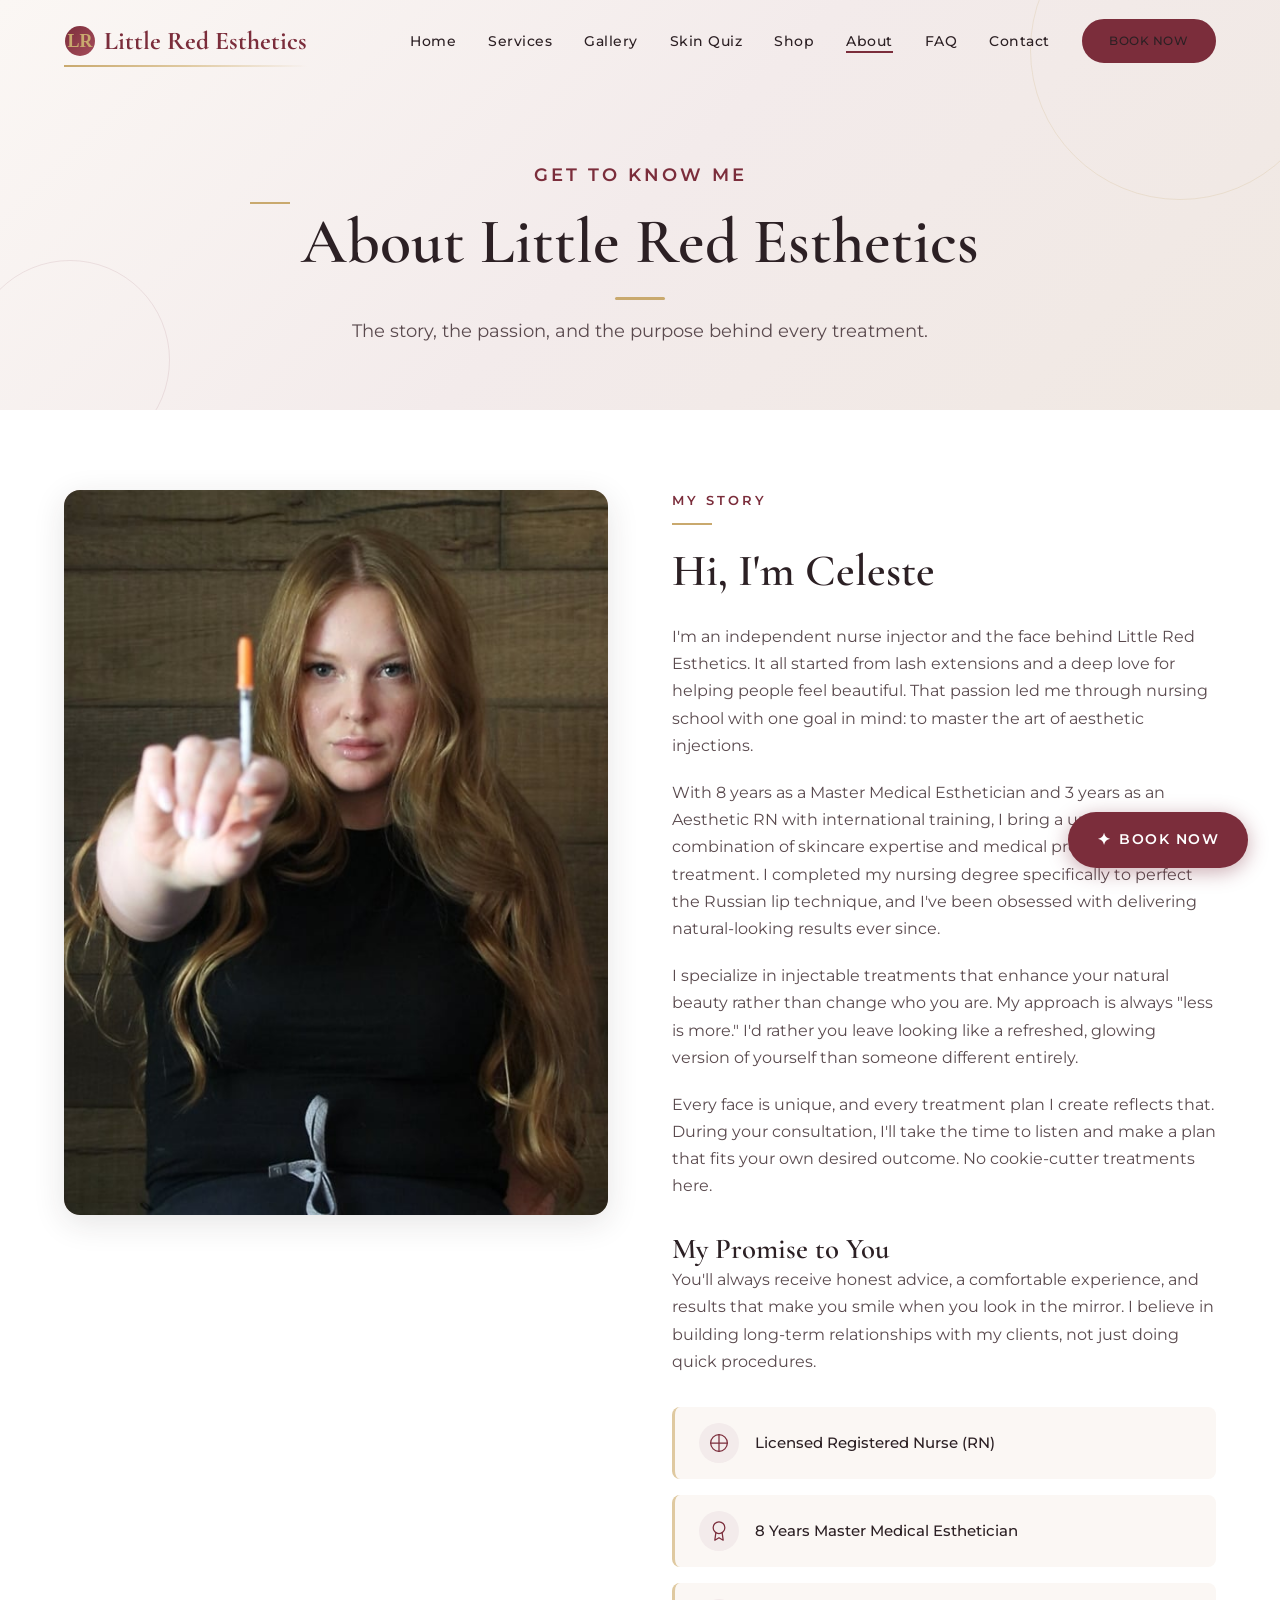
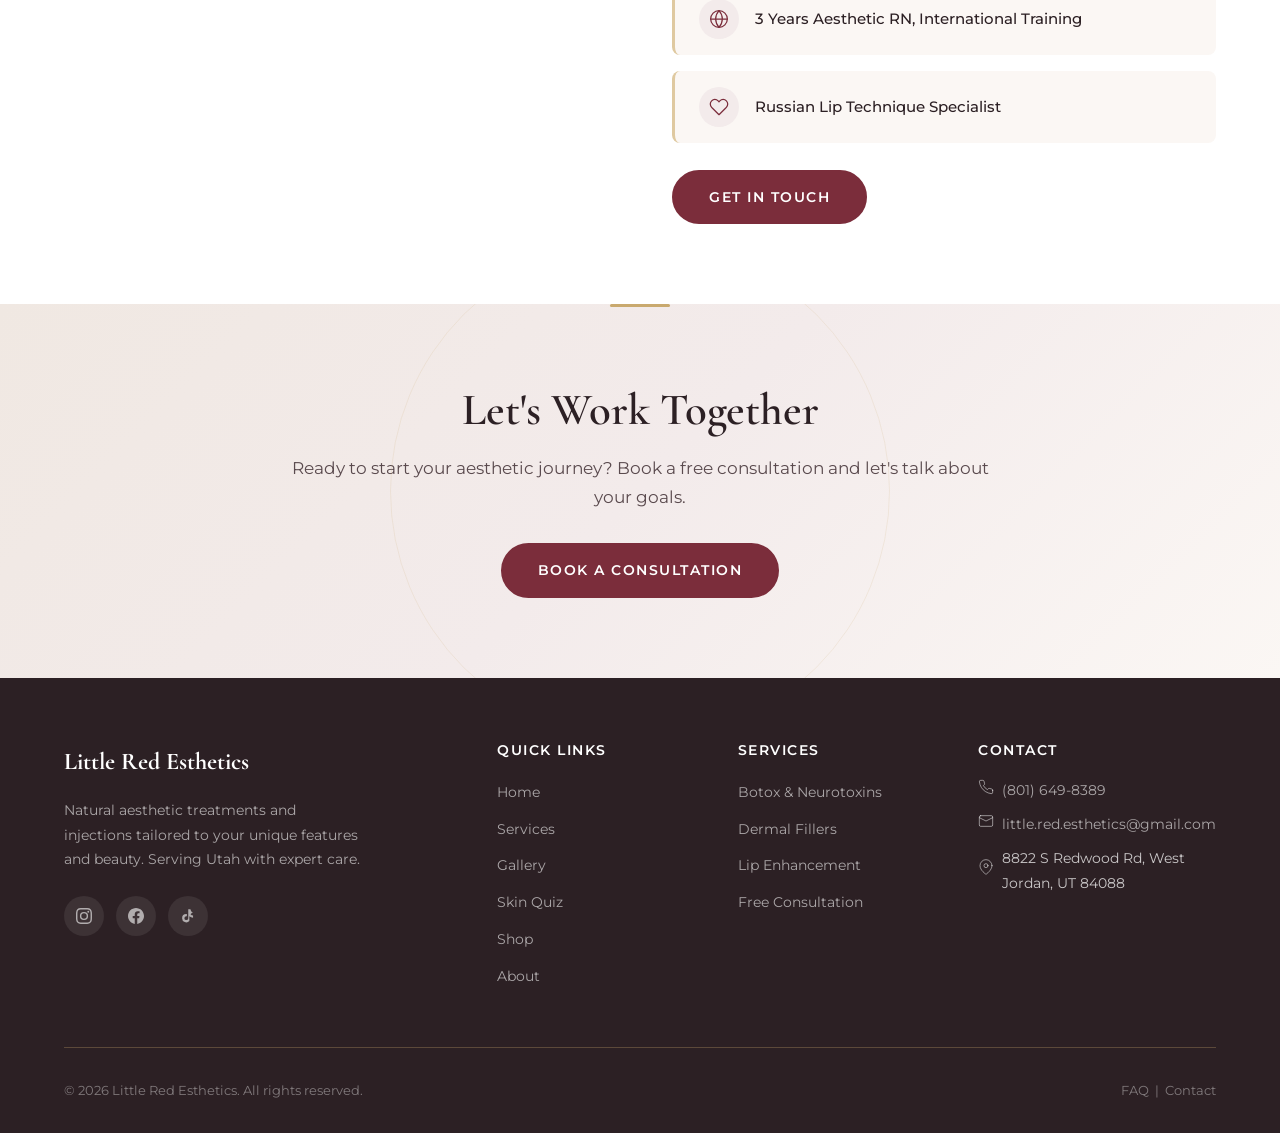
==== commit 3fa2b2db: "Fix logo overlap: swap oversized logo.svg for clean favicon.svg in nav The original logo.svg was 57K" ====
--- a/about.html
+++ b/about.html
@@ -22,7 +22,7 @@
   <!-- Navigation -->
   <nav class="navbar scrolled">
     <div class="container">
-      <a href="index.html" class="nav-brand"><img src="images/logo.svg" alt="Little Red Esthetics">Little Red Esthetics</a>
+      <a href="index.html" class="nav-brand"><img src="images/favicon.svg" alt="Little Red Esthetics">Little Red Esthetics</a>
       <div class="nav-overlay"></div>
       <ul class="nav-links">
         <li><a href="index.html">Home</a></li>
--- a/css/styles.css
+++ b/css/styles.css
@@ -1986,16 +1986,19 @@
 .nav-brand {
   display: flex;
   align-items: center;
-  gap: 0.6rem;
+  gap: 0.5rem;
 }
 
 .nav-brand img {
-  height: 36px;
-  width: auto;
+  height: 32px;
+  width: 32px;
+  object-fit: contain;
+  flex-shrink: 0;
 }
 
 .navbar.scrolled .nav-brand img {
-  height: 32px;
+  height: 28px;
+  width: 28px;
 }
 
 /* ========================================
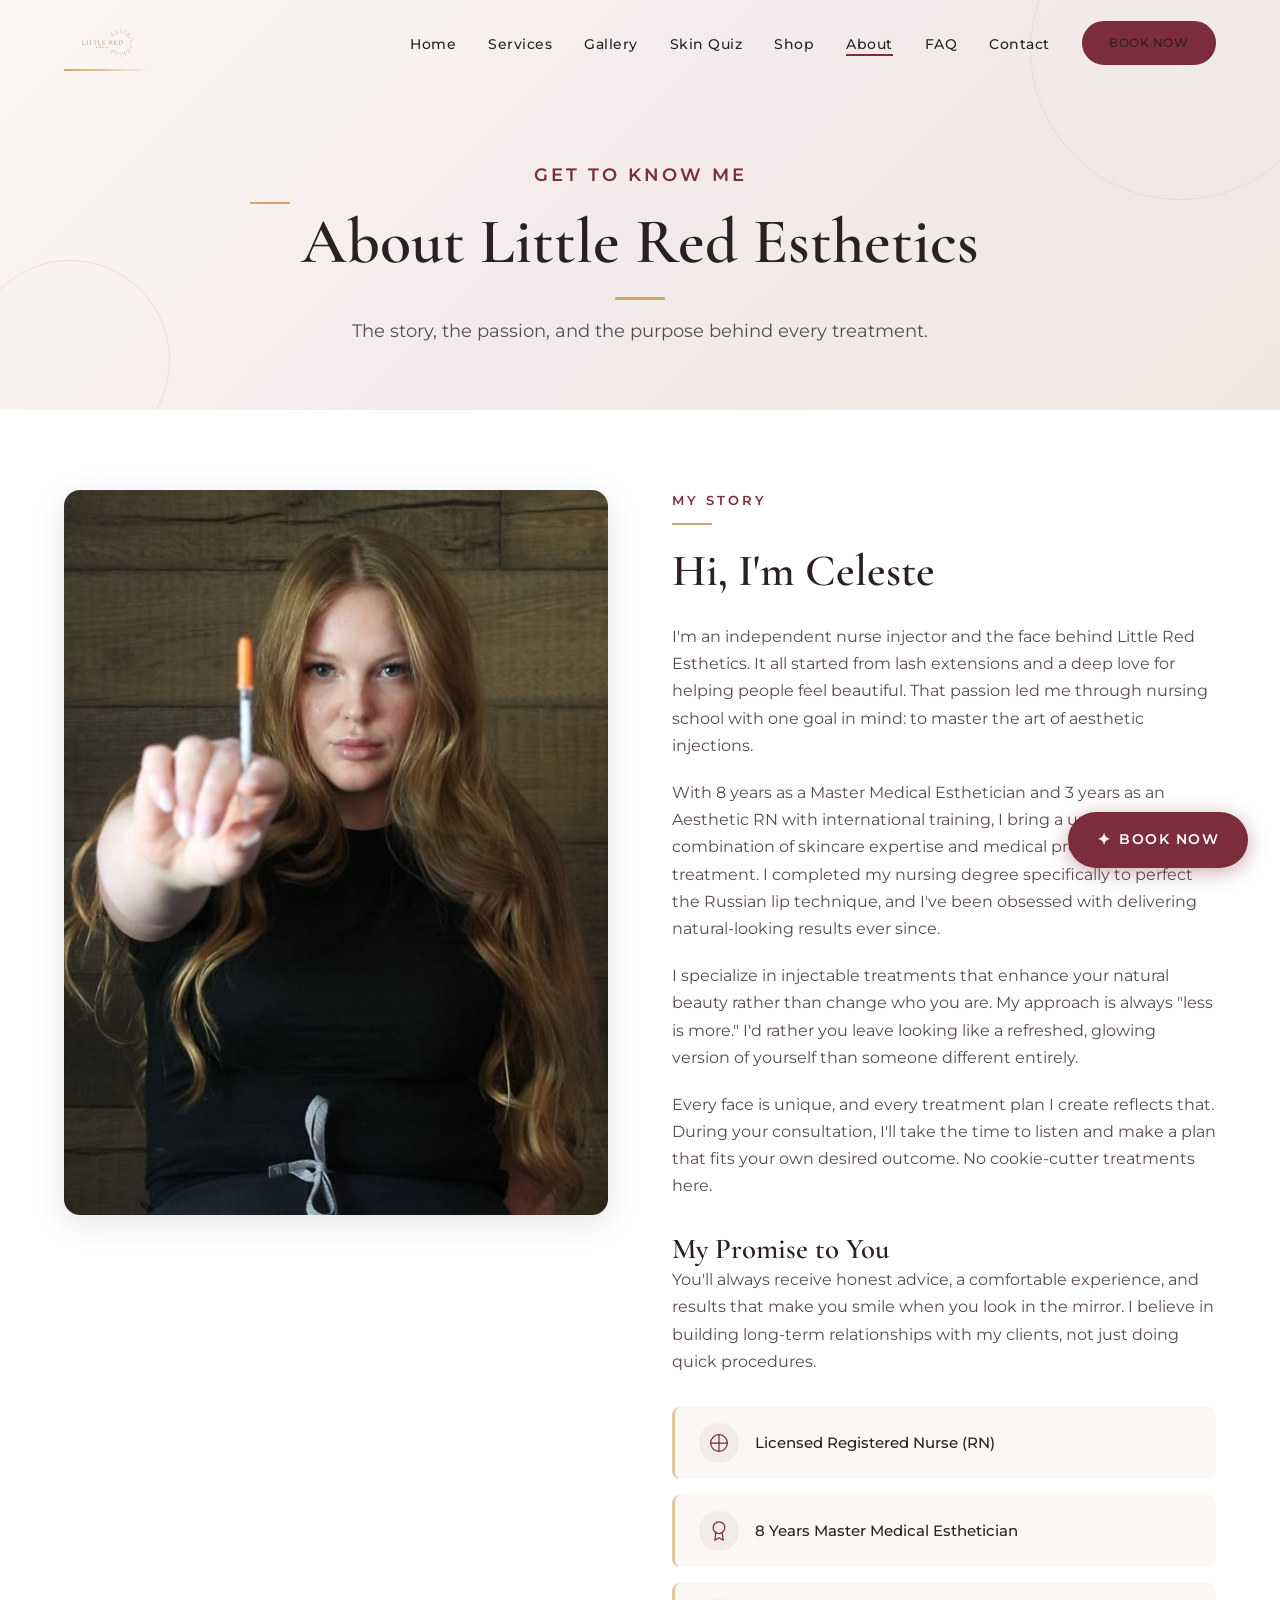
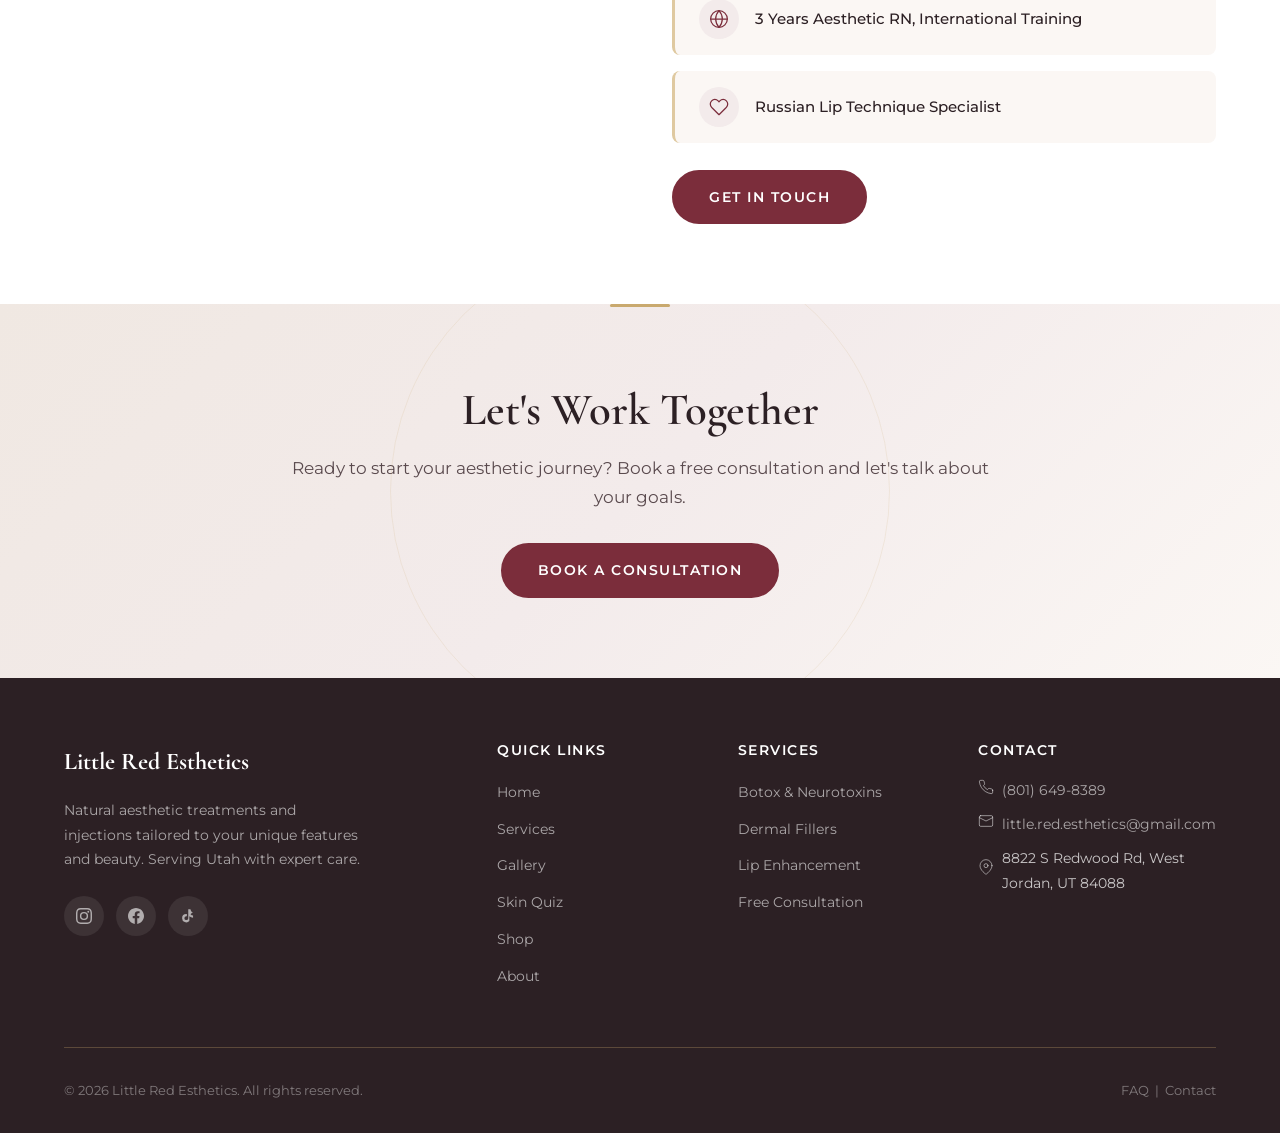
==== commit 704e0e7f: "Use clean transparent logo in nav, add Celeste RN caption under hero - Extracted logo by removing wh" ====
--- a/about.html
+++ b/about.html
@@ -22,7 +22,7 @@
   <!-- Navigation -->
   <nav class="navbar scrolled">
     <div class="container">
-      <a href="index.html" class="nav-brand"><img src="images/favicon.svg" alt="Little Red Esthetics">Little Red Esthetics</a>
+      <a href="index.html" class="nav-brand"><img src="images/logo-clean.svg" alt="Little Red Esthetics"><span class="brand-text">Little Red Esthetics</span></a>
       <div class="nav-overlay"></div>
       <ul class="nav-links">
         <li><a href="index.html">Home</a></li>
--- a/css/styles.css
+++ b/css/styles.css
@@ -429,6 +429,27 @@
   75% { border-radius: 50% 40% 50% 60% / 60% 50% 40% 50%; }
 }
 
+.hero-image-caption {
+  text-align: center;
+  margin-top: 1rem;
+}
+
+.hero-image-caption strong {
+  display: block;
+  font-family: var(--font-heading);
+  font-size: 1.2rem;
+  font-weight: 700;
+  color: var(--charcoal);
+}
+
+.hero-image-caption span {
+  font-size: 0.8rem;
+  font-weight: 500;
+  letter-spacing: 1px;
+  text-transform: uppercase;
+  color: var(--burgundy-muted);
+}
+
 .hero-image-placeholder {
   width: 100%;
   height: 100%;
@@ -1986,19 +2007,22 @@
 .nav-brand {
   display: flex;
   align-items: center;
-  gap: 0.5rem;
+  gap: 0;
 }
 
 .nav-brand img {
-  height: 32px;
-  width: 32px;
+  height: 48px;
+  width: auto;
   object-fit: contain;
   flex-shrink: 0;
 }
 
 .navbar.scrolled .nav-brand img {
-  height: 28px;
-  width: 28px;
+  height: 40px;
+}
+
+.nav-brand .brand-text {
+  display: none;
 }
 
 /* ========================================
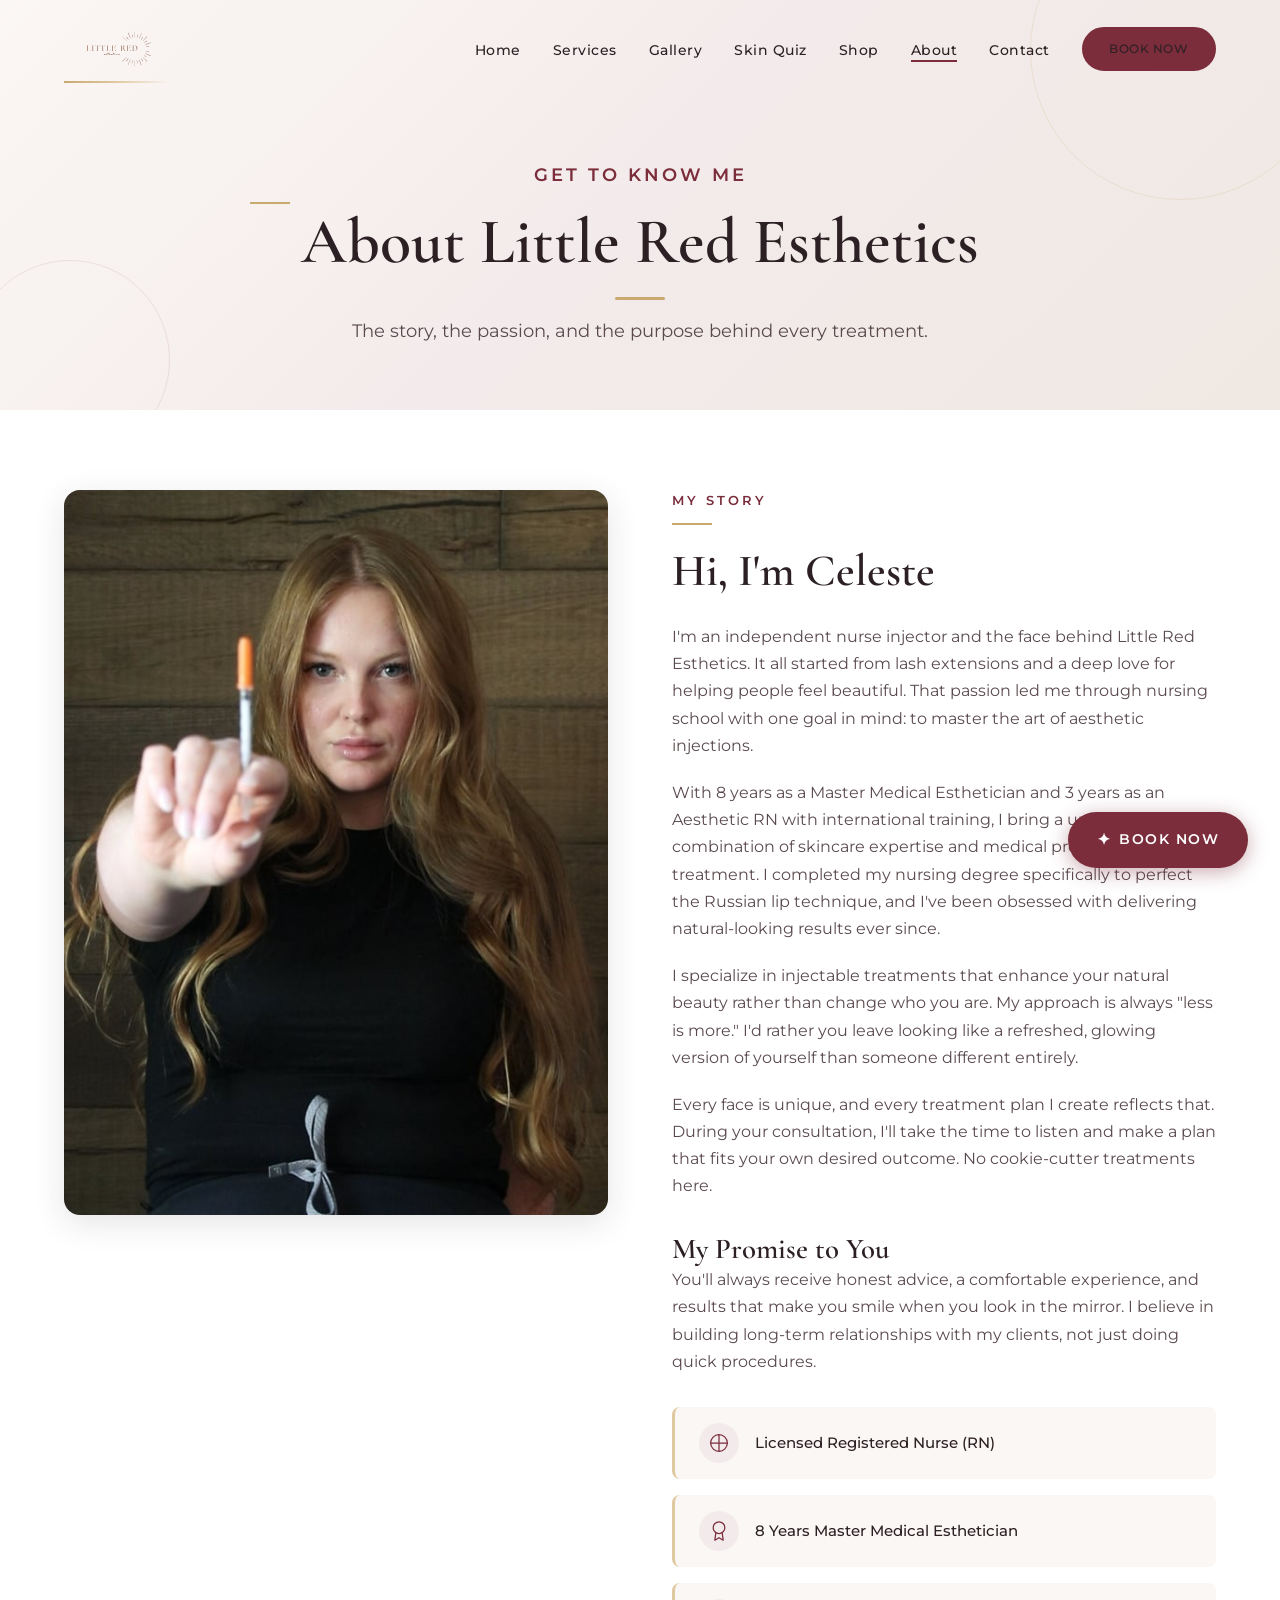
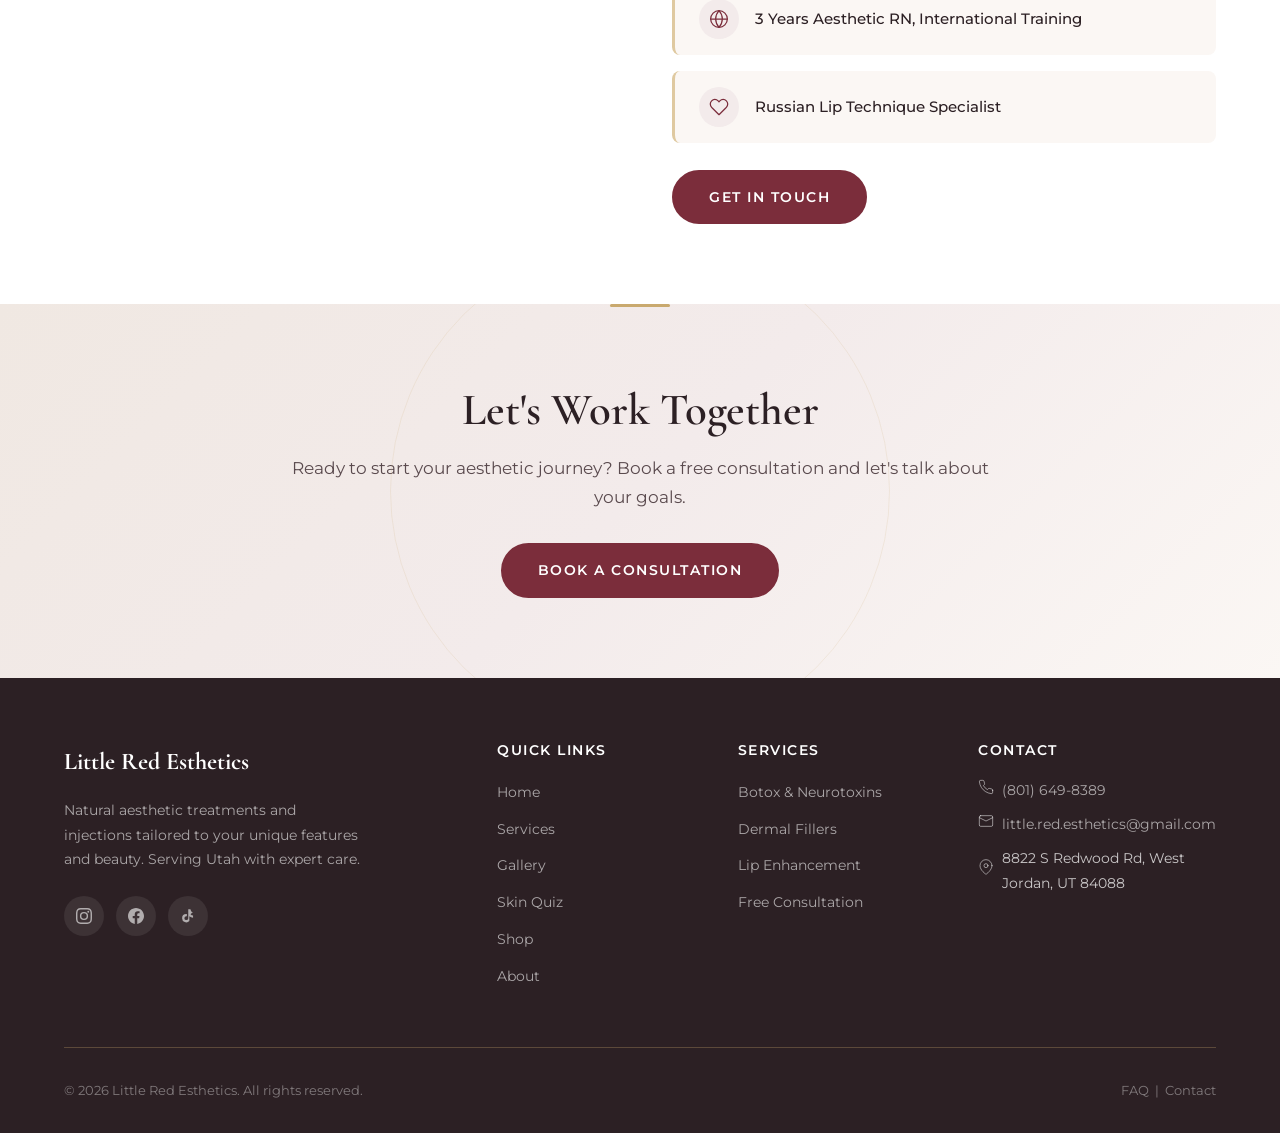
==== commit 8cc06473: "UI polish: Google Reviews integration, simplified hero/marquee, remove FAQ from nav - Overhauled tes" ====
--- a/about.html
+++ b/about.html
@@ -31,7 +31,6 @@
         <li><a href="quiz.html">Skin Quiz</a></li>
         <li><a href="shop.html">Shop</a></li>
         <li><a href="about.html" class="active">About</a></li>
-        <li><a href="faq.html">FAQ</a></li>
         <li><a href="contact.html">Contact</a></li>
         <li><a href="https://mysite.vagaro.com/littleredesthetics/services" target="_blank" rel="noopener" class="btn btn-primary">Book Now</a></li>
       </ul>
--- a/css/styles.css
+++ b/css/styles.css
@@ -389,6 +389,7 @@
 
 .hero-image {
   display: flex;
+  flex-direction: column;
   justify-content: center;
   align-items: center;
 }
@@ -1523,9 +1524,26 @@
   }
 
   .hero-image-wrapper {
-    max-width: 280px;
+    max-width: 250px;
     aspect-ratio: 1;
     animation: morph 10s ease-in-out infinite;
+  }
+
+  .hero-image-caption {
+    text-align: center;
+  }
+
+  .hero-trust {
+    justify-content: center;
+  }
+
+  .hero-badge {
+    justify-content: center;
+  }
+
+  .hero-content p {
+    margin-left: auto;
+    margin-right: auto;
   }
 
   .about-preview .container,
@@ -2011,14 +2029,15 @@
 }
 
 .nav-brand img {
-  height: 48px;
+  height: 60px;
   width: auto;
   object-fit: contain;
   flex-shrink: 0;
+  filter: brightness(0.6) contrast(1.3);
 }
 
 .navbar.scrolled .nav-brand img {
-  height: 40px;
+  height: 48px;
 }
 
 .nav-brand .brand-text {
@@ -2057,32 +2076,49 @@
   50% { opacity: 1; transform: scale(1.2); }
 }
 
-.hero-stats {
-  display: flex;
-  gap: 2rem;
-  margin-top: 2.5rem;
-  padding-top: 2rem;
-  border-top: 1px solid rgba(123, 45, 59, 0.1);
-}
-
-.hero-stat {
-  text-align: center;
-}
-
-.hero-stat-number {
-  font-family: var(--font-heading);
-  font-size: 2rem;
-  font-weight: 700;
-  color: var(--burgundy);
-  line-height: 1;
-}
-
-.hero-stat-label {
-  font-size: 0.75rem;
+.hero-trust {
+  display: flex;
+  align-items: center;
+  gap: 0.6rem;
+  margin-top: 1.5rem;
+  font-size: 0.85rem;
+  color: var(--charcoal-light);
   font-weight: 500;
-  color: var(--charcoal-light);
-  letter-spacing: 0.5px;
-  margin-top: 0.25rem;
+}
+
+.hero-trust-stars {
+  color: var(--gold);
+  font-size: 0.95rem;
+  letter-spacing: 1px;
+}
+
+/* Google Rating Badge */
+.google-rating {
+  display: inline-flex;
+  align-items: center;
+  gap: 0.5rem;
+  padding: 0.6rem 1.5rem;
+  background: rgba(255, 255, 255, 0.12);
+  border: 1px solid rgba(255, 255, 255, 0.15);
+  border-radius: 50px;
+  margin-bottom: 2.5rem;
+  backdrop-filter: blur(4px);
+}
+
+.google-rating-stars {
+  color: #FBBC05;
+  font-size: 1rem;
+  letter-spacing: 1px;
+}
+
+.google-rating-text {
+  font-size: 0.85rem;
+  font-weight: 600;
+  color: var(--white);
+}
+
+.google-g {
+  flex-shrink: 0;
 }
 
 /* ========================================
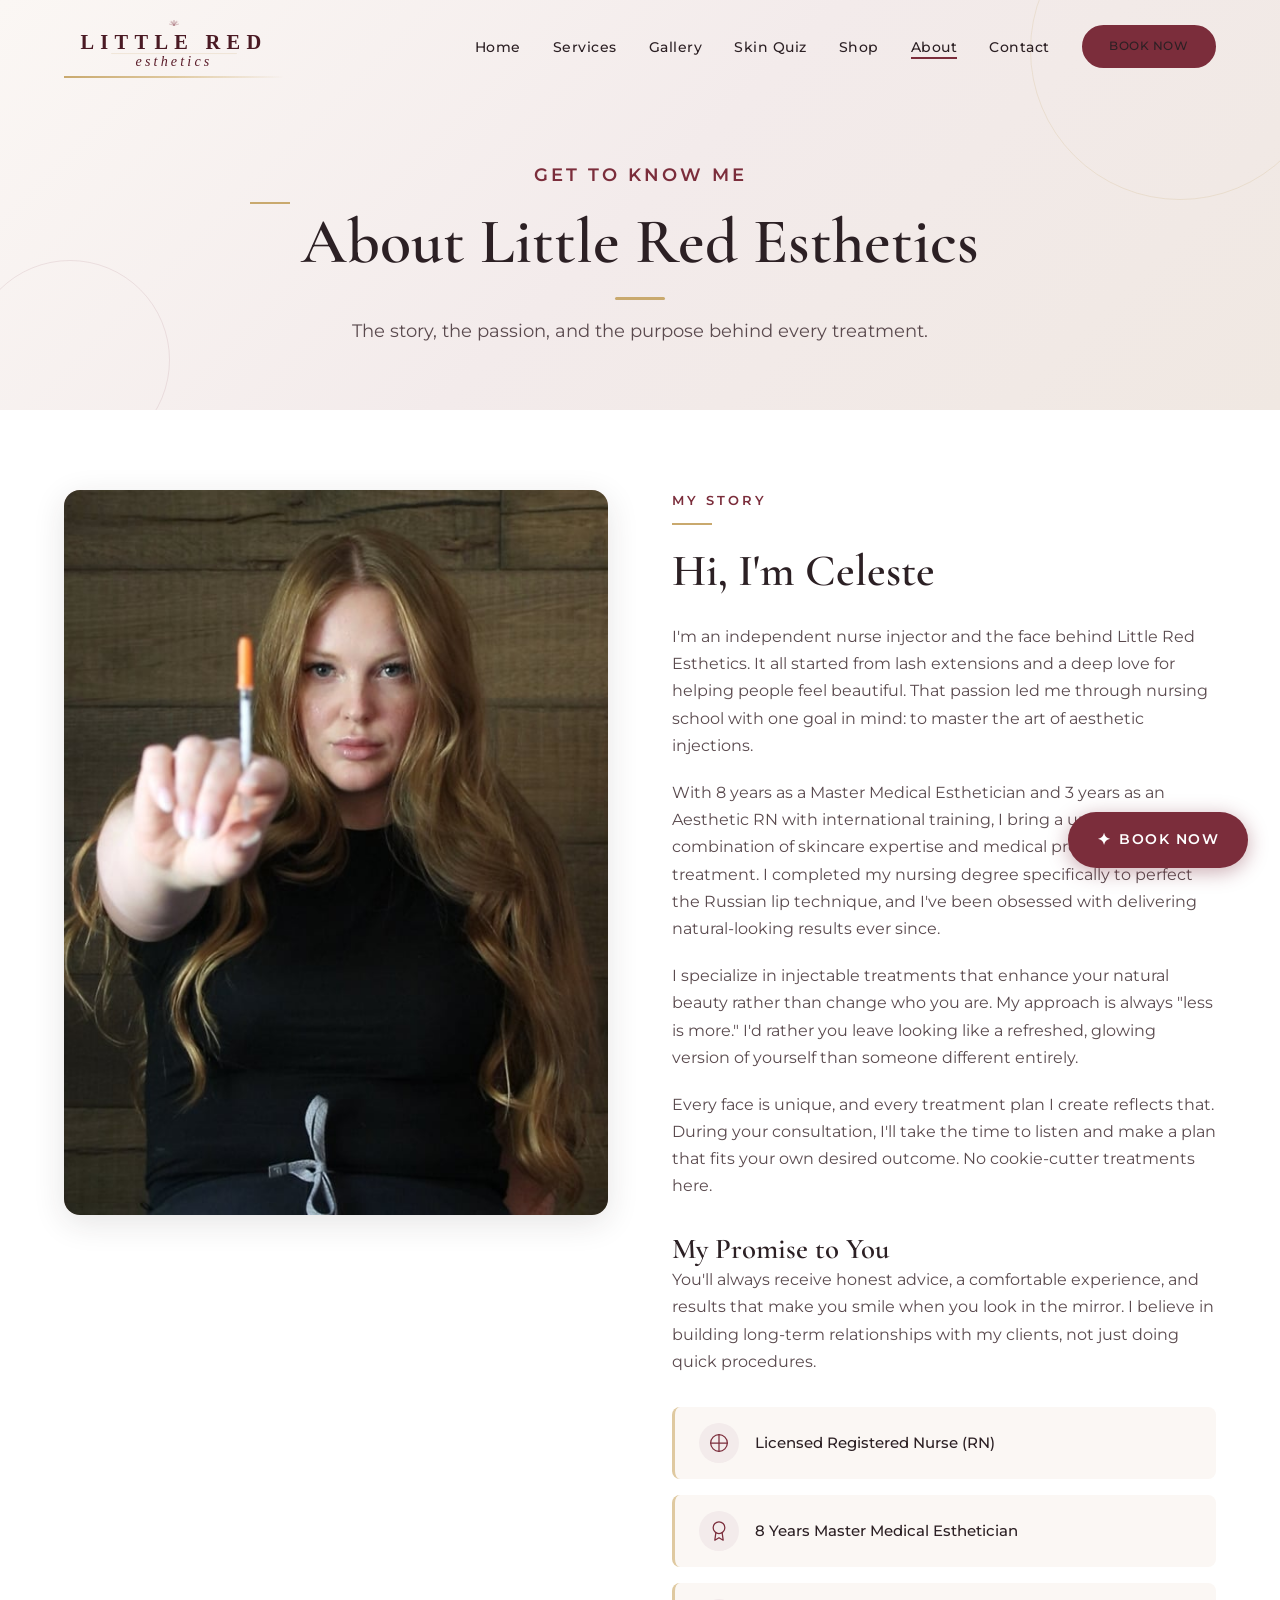
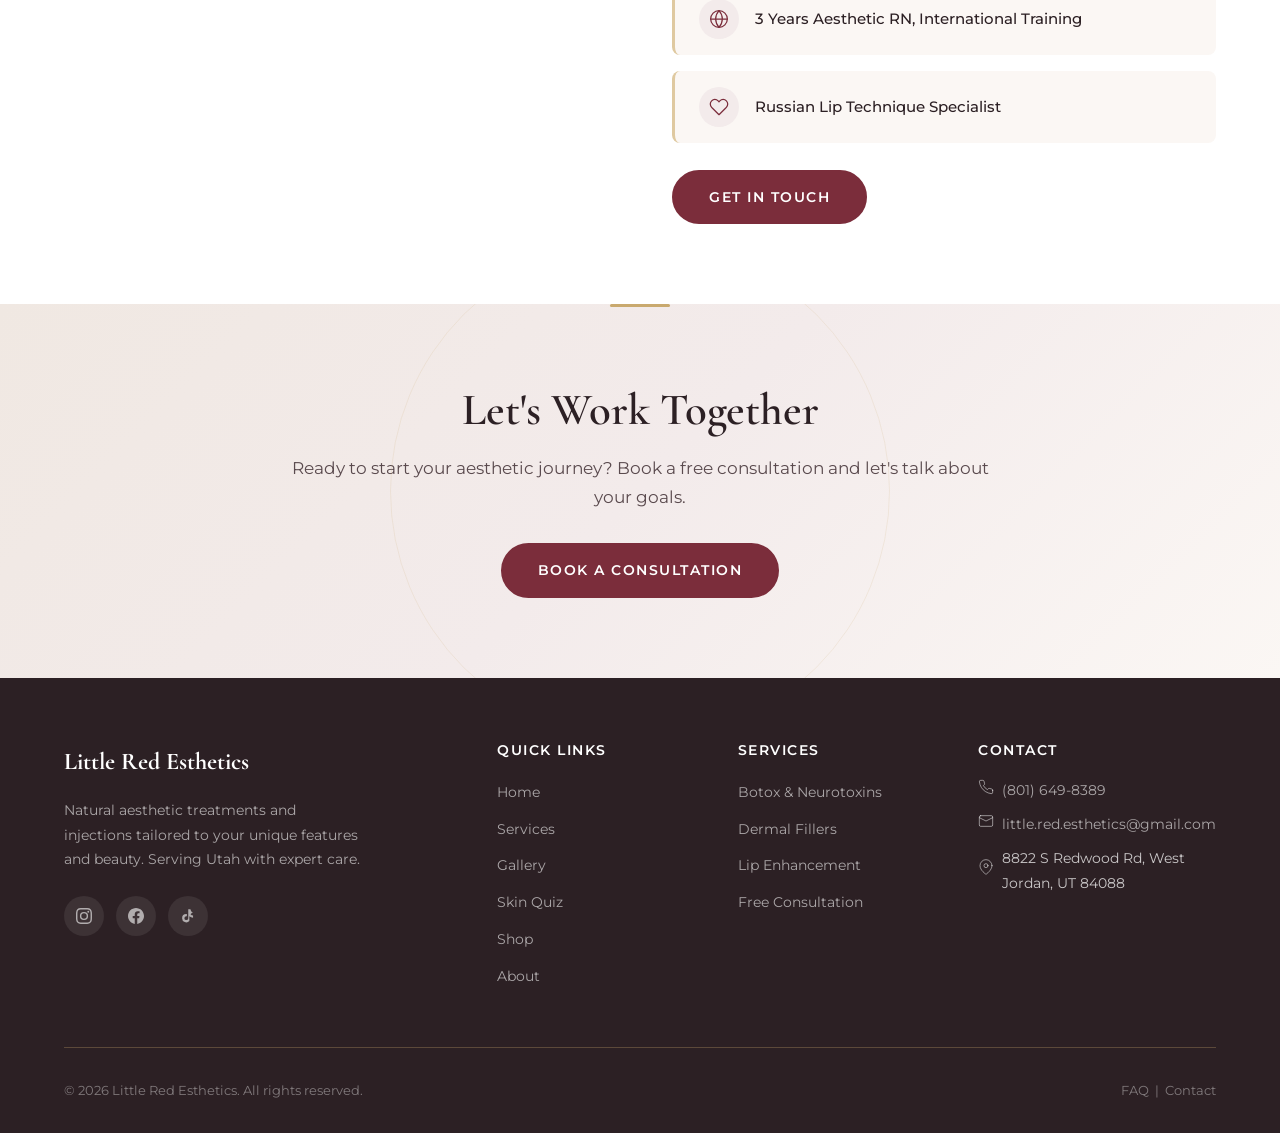
==== commit c2484a54: "Replace logo with clean text-based SVG for readable nav branding New nav-logo.svg uses actual text e" ====
--- a/about.html
+++ b/about.html
@@ -22,7 +22,7 @@
   <!-- Navigation -->
   <nav class="navbar scrolled">
     <div class="container">
-      <a href="index.html" class="nav-brand"><img src="images/logo-clean.svg" alt="Little Red Esthetics"><span class="brand-text">Little Red Esthetics</span></a>
+      <a href="index.html" class="nav-brand"><img src="images/nav-logo.svg" alt="Little Red Esthetics"><span class="brand-text">Little Red Esthetics</span></a>
       <div class="nav-overlay"></div>
       <ul class="nav-links">
         <li><a href="index.html">Home</a></li>
--- a/css/styles.css
+++ b/css/styles.css
@@ -2029,15 +2029,14 @@
 }
 
 .nav-brand img {
-  height: 60px;
+  height: 55px;
   width: auto;
   object-fit: contain;
   flex-shrink: 0;
-  filter: brightness(0.6) contrast(1.3);
 }
 
 .navbar.scrolled .nav-brand img {
-  height: 48px;
+  height: 44px;
 }
 
 .nav-brand .brand-text {
@@ -2557,6 +2556,265 @@
 }
 
 /* ========================================
+   SKIN MAPPING INTERACTIVE SECTION
+   ======================================== */
+.skin-mapping {
+  padding: 6rem 0;
+  background: var(--white);
+  position: relative;
+  overflow: hidden;
+}
+
+.skin-mapping > .container {
+  display: grid;
+  grid-template-columns: 1fr 1fr;
+  gap: 4rem;
+  align-items: center;
+}
+
+.skin-mapping-content .section-label::after {
+  margin-left: 0;
+}
+
+.skin-mapping-content p {
+  color: var(--charcoal-light);
+  margin-bottom: 1.5rem;
+}
+
+.skin-mapping-features {
+  list-style: none;
+  margin-bottom: 2rem;
+}
+
+.skin-mapping-features li {
+  display: flex;
+  align-items: center;
+  gap: 0.75rem;
+  padding: 0.6rem 0;
+  font-size: 0.95rem;
+  color: var(--charcoal);
+}
+
+.mapping-feature-icon {
+  width: 36px;
+  height: 36px;
+  border-radius: 50%;
+  background: rgba(123, 45, 59, 0.06);
+  display: flex;
+  align-items: center;
+  justify-content: center;
+  flex-shrink: 0;
+}
+
+.mapping-feature-icon .icon-svg {
+  width: 18px;
+  height: 18px;
+  stroke: var(--burgundy);
+}
+
+/* Face Map Container */
+.skin-mapping-visual {
+  display: flex;
+  flex-direction: column;
+  align-items: center;
+}
+
+.face-map {
+  position: relative;
+  width: 100%;
+  max-width: 340px;
+  aspect-ratio: 3/4;
+  border-radius: 50% 50% 45% 45%;
+  background: radial-gradient(ellipse at center, rgba(123, 45, 59, 0.03) 0%, transparent 70%);
+  border: 1px solid rgba(123, 45, 59, 0.08);
+}
+
+.face-svg {
+  position: absolute;
+  inset: 5%;
+  width: 90%;
+  height: 90%;
+}
+
+/* Scan Line Animation */
+.scan-line {
+  position: absolute;
+  left: 10%;
+  width: 80%;
+  height: 2px;
+  background: linear-gradient(90deg, transparent, var(--gold), var(--gold-light), var(--gold), transparent);
+  opacity: 0;
+  animation: scanDown 4s ease-in-out infinite;
+  pointer-events: none;
+  border-radius: 1px;
+  box-shadow: 0 0 12px rgba(201, 169, 110, 0.4);
+}
+
+@keyframes scanDown {
+  0% { top: 10%; opacity: 0; }
+  5% { opacity: 0.7; }
+  90% { opacity: 0.7; }
+  95% { opacity: 0; }
+  100% { top: 90%; opacity: 0; }
+}
+
+/* Hotspot Buttons */
+.face-hotspot {
+  position: absolute;
+  transform: translate(-50%, -50%);
+  width: 28px;
+  height: 28px;
+  border: none;
+  background: none;
+  cursor: pointer;
+  padding: 0;
+  z-index: 5;
+}
+
+.hotspot-dot {
+  position: absolute;
+  top: 50%;
+  left: 50%;
+  transform: translate(-50%, -50%);
+  width: 10px;
+  height: 10px;
+  background: var(--burgundy);
+  border-radius: 50%;
+  border: 2px solid var(--white);
+  box-shadow: 0 0 6px rgba(123, 45, 59, 0.4);
+  transition: all 0.3s ease;
+}
+
+.hotspot-ping {
+  position: absolute;
+  top: 50%;
+  left: 50%;
+  transform: translate(-50%, -50%);
+  width: 28px;
+  height: 28px;
+  border-radius: 50%;
+  background: rgba(123, 45, 59, 0.15);
+  animation: hotspotPulse 2.5s ease-in-out infinite;
+}
+
+.face-hotspot:nth-child(odd) .hotspot-ping {
+  animation-delay: 0.5s;
+}
+
+.face-hotspot:nth-child(3n) .hotspot-ping {
+  animation-delay: 1s;
+}
+
+@keyframes hotspotPulse {
+  0%, 100% { transform: translate(-50%, -50%) scale(0.8); opacity: 0.5; }
+  50% { transform: translate(-50%, -50%) scale(1.4); opacity: 0; }
+}
+
+.face-hotspot:hover .hotspot-dot,
+.face-hotspot.active .hotspot-dot {
+  background: var(--gold);
+  transform: translate(-50%, -50%) scale(1.3);
+  box-shadow: 0 0 14px rgba(201, 169, 110, 0.6);
+}
+
+.face-hotspot.active .hotspot-ping {
+  background: rgba(201, 169, 110, 0.2);
+}
+
+/* Tooltip */
+.face-tooltip {
+  position: absolute;
+  z-index: 10;
+  width: 220px;
+  padding: 1.2rem;
+  background: var(--white);
+  border-radius: var(--radius-lg);
+  box-shadow: 0 8px 30px rgba(44, 32, 36, 0.15);
+  border: 1px solid var(--rose);
+  opacity: 0;
+  transform: translateY(8px) scale(0.95);
+  transition: all 0.3s ease;
+  pointer-events: none;
+}
+
+.face-tooltip.visible {
+  opacity: 1;
+  transform: translateY(0) scale(1);
+  pointer-events: auto;
+}
+
+.face-tooltip-title {
+  font-family: var(--font-heading);
+  font-size: 1.1rem;
+  font-weight: 700;
+  color: var(--burgundy);
+  margin-bottom: 0.4rem;
+}
+
+.face-tooltip-concerns {
+  font-size: 0.8rem;
+  color: var(--charcoal-light);
+  margin-bottom: 0.6rem;
+  line-height: 1.5;
+}
+
+.face-tooltip-treatment {
+  font-size: 0.75rem;
+  font-weight: 600;
+  color: var(--gold);
+  text-transform: uppercase;
+  letter-spacing: 0.5px;
+}
+
+.face-map-hint {
+  margin-top: 1rem;
+  font-size: 0.8rem;
+  color: var(--charcoal-light);
+  font-style: italic;
+  text-align: center;
+}
+
+/* Skin Mapping Responsive */
+@media (max-width: 968px) {
+  .skin-mapping > .container {
+    grid-template-columns: 1fr;
+    gap: 3rem;
+    text-align: center;
+  }
+
+  .skin-mapping-content .section-label::after {
+    margin-left: auto;
+    margin-right: auto;
+  }
+
+  .skin-mapping-features {
+    display: inline-block;
+    text-align: left;
+  }
+
+  .face-map {
+    max-width: 280px;
+    margin: 0 auto;
+  }
+
+  .face-tooltip {
+    width: 180px;
+    padding: 1rem;
+  }
+}
+
+@media (max-width: 480px) {
+  .face-map {
+    max-width: 240px;
+  }
+
+  .face-tooltip {
+    width: 160px;
+    font-size: 0.85rem;
+  }
+}
+
+/* ========================================
    SECTION ACCENT SHAPES
    ======================================== */
 .accent-shape {
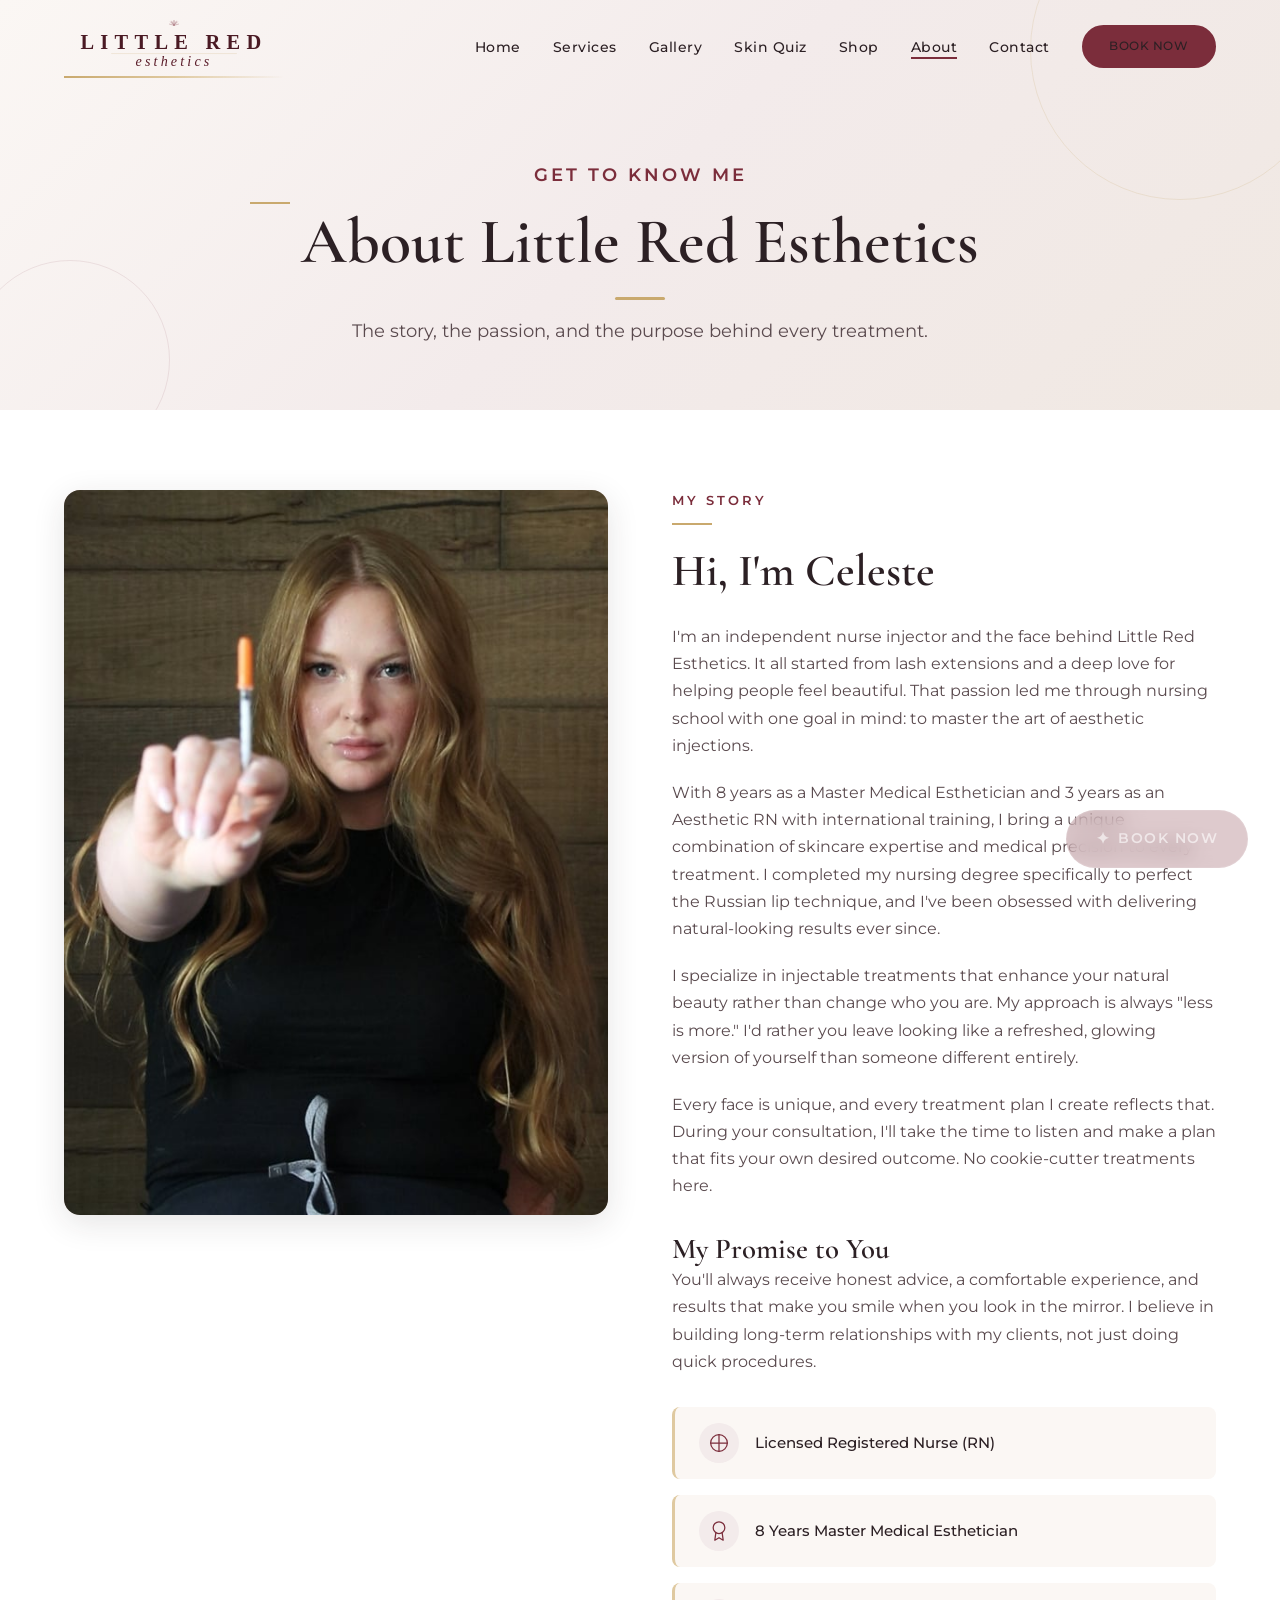
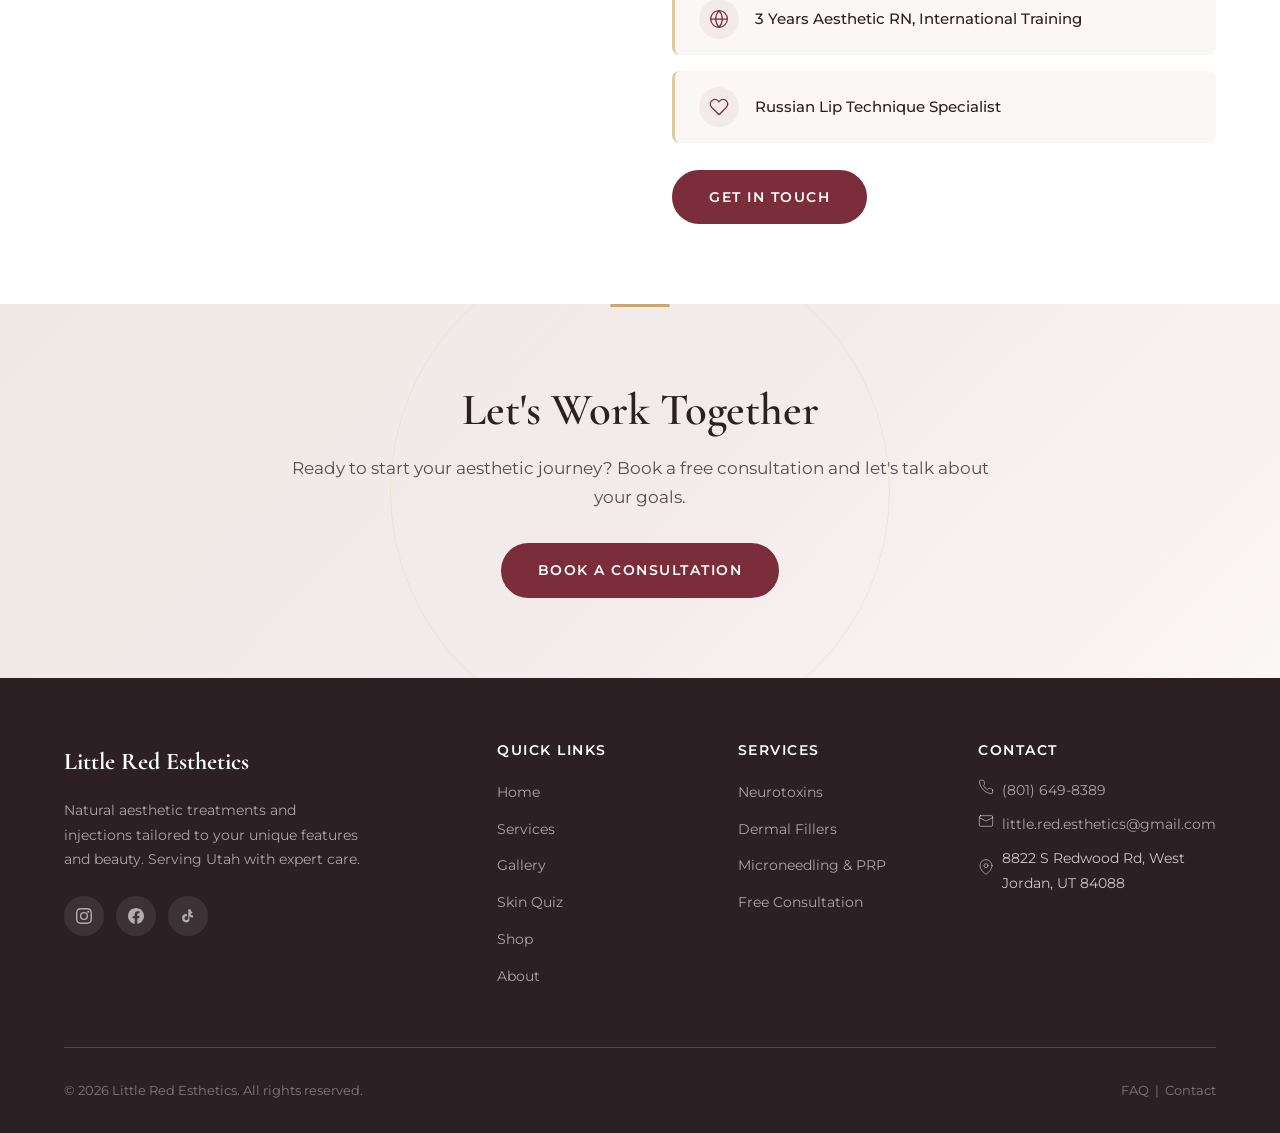
==== commit a8d6da4a: "Update site: remove Botox, add microneedling/PRP, referral & ambassador programs - Replace all Botox" ====
--- a/about.html
+++ b/about.html
@@ -134,9 +134,9 @@
         <div>
           <h4>Services</h4>
           <ul>
-            <li><a href="services.html">Botox & Neurotoxins</a></li>
+            <li><a href="services.html">Neurotoxins</a></li>
             <li><a href="services.html">Dermal Fillers</a></li>
-            <li><a href="services.html">Lip Enhancement</a></li>
+            <li><a href="services.html">Microneedling & PRP</a></li>
             <li><a href="services.html">Free Consultation</a></li>
           </ul>
         </div>
--- a/css/styles.css
+++ b/css/styles.css
@@ -575,6 +575,8 @@
   width: 100%;
   height: 100%;
   object-fit: cover;
+  object-position: center 20%;
+  transform: scale(0.92);
 }
 
 .about-content .section-label {
@@ -1503,14 +1505,6 @@
     text-align: center;
   }
 
-  .hero-stats {
-    justify-content: center;
-  }
-
-  .hero-badge {
-    justify-content: center;
-  }
-
   .hero-content {
     order: 1;
   }
@@ -1524,7 +1518,7 @@
   }
 
   .hero-image-wrapper {
-    max-width: 250px;
+    max-width: 220px;
     aspect-ratio: 1;
     animation: morph 10s ease-in-out infinite;
   }
@@ -1534,10 +1528,6 @@
   }
 
   .hero-trust {
-    justify-content: center;
-  }
-
-  .hero-badge {
     justify-content: center;
   }
 
@@ -1565,7 +1555,7 @@
 
 @media (max-width: 768px) {
   section {
-    padding: 3.5rem 0;
+    padding: 3rem 0;
   }
 
   .nav-links {
@@ -1643,30 +1633,315 @@
   .page-hero {
     padding: 8rem 0 3rem;
   }
+
+  /* Testimonials mobile */
+  .testimonial-grid {
+    grid-template-columns: 1fr;
+  }
+
+  .testimonial-card {
+    padding: 1.75rem 1.5rem;
+  }
+
+  .testimonial-card blockquote {
+    font-size: 1rem;
+  }
+
+  /* Gallery mobile */
+  .gallery-grid {
+    grid-template-columns: 1fr;
+    gap: 1rem;
+  }
+
+  /* About section mobile */
+  .about-preview .container {
+    gap: 2.5rem;
+  }
+
+  .about-image {
+    max-width: 350px;
+    margin: 0 auto;
+  }
+
+  .about-credentials {
+    gap: 1rem;
+  }
+
+  /* Services cards mobile */
+  .services-grid {
+    grid-template-columns: 1fr;
+    gap: 1.25rem;
+  }
+
+  .service-card {
+    padding: 1.75rem 1.5rem;
+  }
+
+  /* Skin mapping mobile */
+  .skin-mapping > .container {
+    gap: 2rem;
+  }
 }
 
 @media (max-width: 480px) {
   .container {
-    padding: 0 1rem;
+    padding: 0 1.25rem;
+  }
+
+  h1 {
+    font-size: 1.8rem;
+    line-height: 1.3;
+  }
+
+  h2 {
+    font-size: 1.5rem;
   }
 
   .hero {
-    min-height: 90vh;
+    min-height: auto;
+    padding: 5.5rem 0 2.5rem;
+  }
+
+  .hero .container {
+    gap: 1.5rem;
+  }
+
+  .hero-content {
+    padding: 0;
+  }
+
+  .hero-content p {
+    font-size: 0.9rem;
+    margin-bottom: 1.5rem;
+  }
+
+  .hero-image-wrapper {
+    max-width: 180px;
+  }
+
+  .hero-image-caption strong {
+    font-size: 0.95rem;
+  }
+
+  .hero-image-caption span {
+    font-size: 0.6rem;
   }
 
   .hero-buttons {
     flex-direction: column;
-    align-items: center;
-  }
-
-  .btn {
+    align-items: stretch;
+  }
+
+  .hero-buttons .btn {
     width: 100%;
     text-align: center;
+  }
+
+  .hero-trust {
+    flex-direction: column;
+    text-align: center;
+    gap: 0.2rem;
+    font-size: 0.75rem;
+  }
+
+  .nav-brand img {
+    height: 38px;
+  }
+
+  .navbar.scrolled .nav-brand img {
+    height: 34px;
+  }
+
+  .section-title {
+    font-size: 1.4rem;
+  }
+
+  .section-subtitle {
+    font-size: 0.85rem;
+  }
+
+  .marquee-track span {
+    font-size: 0.65rem;
+    padding: 0 1rem;
+  }
+
+  .service-card {
+    padding: 1.5rem;
   }
 
   .testimonial-grid,
   .services-grid {
     grid-template-columns: 1fr;
+  }
+
+  .gallery-grid {
+    grid-template-columns: 1fr;
+    gap: 1rem;
+  }
+
+  .about-preview .container {
+    gap: 2rem;
+  }
+
+  .about-image {
+    aspect-ratio: 1;
+  }
+
+  .about-credentials {
+    flex-direction: column;
+    gap: 0.75rem;
+  }
+
+  .cta-section h2 {
+    font-size: 1.4rem;
+  }
+
+  .google-rating {
+    padding: 0.5rem 1rem;
+    gap: 0.4rem;
+  }
+
+  .google-rating-text {
+    font-size: 0.75rem;
+  }
+
+  .floating-cta {
+    padding: 0.55rem 1rem;
+    font-size: 0.65rem;
+    bottom: 0.75rem;
+    right: 0.75rem;
+    letter-spacing: 1px;
+  }
+
+  .sparkle {
+    display: none;
+  }
+
+  .skin-mapping-features li {
+    font-size: 0.85rem;
+  }
+
+  .face-map {
+    max-width: 220px;
+  }
+
+  .face-tooltip {
+    width: 160px;
+    padding: 0.8rem;
+  }
+
+  .footer-brand {
+    font-size: 1.2rem;
+  }
+
+  .footer-desc {
+    font-size: 0.8rem;
+  }
+
+  /* Testimonials small mobile */
+  .testimonial-card {
+    padding: 1.5rem 1.25rem;
+  }
+
+  .testimonial-card blockquote {
+    font-size: 0.95rem;
+    padding-left: 1rem;
+  }
+
+  .testimonial-card blockquote::before {
+    font-size: 2rem;
+  }
+
+  .testimonial-avatar {
+    width: 36px;
+    height: 36px;
+    font-size: 0.8rem;
+  }
+
+  /* About small mobile */
+  .about-image {
+    max-width: 280px;
+    aspect-ratio: 1;
+  }
+
+  .about-content h2 {
+    font-size: 1.4rem;
+  }
+
+  .about-content p {
+    font-size: 0.9rem;
+  }
+
+  .credential {
+    font-size: 0.8rem;
+  }
+
+  .credential-icon {
+    width: 30px;
+    height: 30px;
+  }
+
+  /* Service cards small mobile */
+  .service-card {
+    padding: 1.25rem 1rem;
+  }
+
+  .service-icon {
+    width: 48px;
+    height: 48px;
+    margin-bottom: 1rem;
+  }
+
+  .service-card h3 {
+    font-size: 1.05rem;
+  }
+
+  .service-card p {
+    font-size: 0.85rem;
+  }
+
+  /* Skin mapping small mobile */
+  .skin-mapping > .container {
+    gap: 1.5rem;
+  }
+
+  .skin-mapping-content h2 {
+    font-size: 1.4rem;
+  }
+
+  .skin-mapping-content > p {
+    font-size: 0.9rem;
+  }
+
+  .mapping-feature-icon {
+    width: 30px;
+    height: 30px;
+  }
+
+  .mapping-feature-icon .icon-svg {
+    width: 14px;
+    height: 14px;
+  }
+
+  /* Shop products small mobile */
+  .shop-grid {
+    grid-template-columns: 1fr;
+  }
+
+  .shop-categories {
+    gap: 0.5rem;
+  }
+
+  /* Quiz small mobile */
+  .quiz-option {
+    padding: 1rem;
+    font-size: 0.85rem;
+  }
+
+  .quiz-option-icon {
+    width: 34px;
+    height: 34px;
+    font-size: 1rem;
   }
 }
 
@@ -1856,8 +2131,10 @@
   align-items: center;
   gap: 0.5rem;
   padding: 0.9rem 1.8rem;
-  background: var(--burgundy);
-  color: var(--white);
+  background: rgba(123, 45, 59, 0.25);
+  backdrop-filter: blur(10px);
+  -webkit-backdrop-filter: blur(10px);
+  color: rgba(255, 255, 255, 0.6);
   border-radius: 50px;
   font-family: var(--font-body);
   font-size: 0.85rem;
@@ -1865,16 +2142,25 @@
   letter-spacing: 1.5px;
   text-transform: uppercase;
   text-decoration: none;
-  box-shadow: 0 4px 20px rgba(123, 45, 59, 0.4);
-  transition: all 0.3s ease;
-  animation: ctaPulse 3s ease-in-out infinite;
+  box-shadow: none;
+  transition: all 0.5s ease;
+  border: 1px solid rgba(255, 255, 255, 0.1);
+}
+
+.floating-cta.solid {
+  background: var(--burgundy);
+  color: var(--white);
+  box-shadow: 0 4px 20px rgba(123, 45, 59, 0.35);
+  border-color: transparent;
+  backdrop-filter: none;
+  -webkit-backdrop-filter: none;
 }
 
 .floating-cta:hover {
-  background: var(--burgundy-dark);
+  background: rgba(123, 45, 59, 0.85);
   color: var(--white);
   transform: translateY(-3px) scale(1.05);
-  box-shadow: 0 6px 28px rgba(123, 45, 59, 0.5);
+  box-shadow: 0 6px 28px rgba(123, 45, 59, 0.4);
 }
 
 .floating-cta .cta-sparkle {
@@ -1882,10 +2168,7 @@
   animation: twinkle 2s ease-in-out infinite;
 }
 
-@keyframes ctaPulse {
-  0%, 100% { box-shadow: 0 4px 20px rgba(123, 45, 59, 0.4); }
-  50% { box-shadow: 0 4px 30px rgba(123, 45, 59, 0.6), 0 0 20px rgba(201, 169, 110, 0.3); }
-}
+/* ctaPulse removed - glassmorphism style is cleaner */
 
 @media (max-width: 768px) {
   .floating-cta {
@@ -2559,8 +2842,8 @@
    SKIN MAPPING INTERACTIVE SECTION
    ======================================== */
 .skin-mapping {
-  padding: 6rem 0;
-  background: var(--white);
+  padding: 0 0 6rem;
+  background: var(--cream);
   position: relative;
   overflow: hidden;
 }
@@ -2778,7 +3061,7 @@
 @media (max-width: 968px) {
   .skin-mapping > .container {
     grid-template-columns: 1fr;
-    gap: 3rem;
+    gap: 2.5rem;
     text-align: center;
   }
 
@@ -2793,24 +3076,13 @@
   }
 
   .face-map {
-    max-width: 280px;
+    max-width: 260px;
     margin: 0 auto;
   }
 
   .face-tooltip {
-    width: 180px;
+    width: 170px;
     padding: 1rem;
-  }
-}
-
-@media (max-width: 480px) {
-  .face-map {
-    max-width: 240px;
-  }
-
-  .face-tooltip {
-    width: 160px;
-    font-size: 0.85rem;
   }
 }
 
@@ -2881,3 +3153,130 @@
   opacity: 1;
   transform: translateX(0);
 }
+
+/* --- Referral Section --- */
+.referral-section {
+  padding: 5rem 0;
+  background: var(--white);
+}
+
+.referral-grid {
+  display: grid;
+  grid-template-columns: repeat(auto-fit, minmax(260px, 1fr));
+  gap: 1.5rem;
+  margin-top: 2.5rem;
+}
+
+.referral-card {
+  background: var(--cream);
+  border-radius: var(--radius-lg);
+  padding: 2rem;
+  text-align: center;
+  transition: transform var(--transition), box-shadow var(--transition);
+}
+
+.referral-card:hover {
+  transform: translateY(-4px);
+  box-shadow: var(--shadow-md);
+}
+
+.referral-amount {
+  font-family: var(--font-heading);
+  font-size: 2.5rem;
+  font-weight: 700;
+  color: var(--burgundy);
+  margin-bottom: 0.5rem;
+}
+
+.referral-card h3 {
+  font-family: var(--font-heading);
+  font-size: 1.2rem;
+  margin-bottom: 0.5rem;
+  color: var(--charcoal);
+}
+
+.referral-card p {
+  font-size: 0.9rem;
+  color: var(--charcoal-light);
+  line-height: 1.6;
+}
+
+/* --- Ambassador Section --- */
+.ambassador-section {
+  padding: 5rem 0;
+  background: var(--cream);
+}
+
+.ambassador-content {
+  display: grid;
+  grid-template-columns: 1fr 1fr;
+  gap: 4rem;
+  align-items: center;
+}
+
+.ambassador-text h2 {
+  font-family: var(--font-heading);
+  font-size: 2rem;
+  margin-bottom: 1rem;
+}
+
+.ambassador-text p {
+  margin-bottom: 1.5rem;
+  color: var(--charcoal-light);
+}
+
+.ambassador-perks {
+  list-style: none;
+  margin-bottom: 2rem;
+}
+
+.ambassador-perks li {
+  padding: 0.5rem 0;
+  padding-left: 1.5rem;
+  position: relative;
+  color: var(--charcoal);
+}
+
+.ambassador-perks li::before {
+  content: "\2713";
+  position: absolute;
+  left: 0;
+  color: var(--burgundy);
+  font-weight: 700;
+}
+
+.ambassador-image {
+  border-radius: var(--radius-lg);
+  overflow: hidden;
+  box-shadow: var(--shadow-lg);
+}
+
+.ambassador-image img {
+  width: 100%;
+  height: 100%;
+  object-fit: cover;
+}
+
+@media (max-width: 768px) {
+  .ambassador-content {
+    grid-template-columns: 1fr;
+    gap: 2rem;
+  }
+
+  .ambassador-image {
+    order: -1;
+    max-height: 300px;
+  }
+
+  .referral-grid {
+    grid-template-columns: 1fr;
+  }
+}
+
+/* --- Quiz Multi-Select --- */
+.quiz-option .quiz-check {
+  margin-left: auto;
+  color: var(--burgundy);
+  font-weight: 700;
+  font-size: 1.1rem;
+}
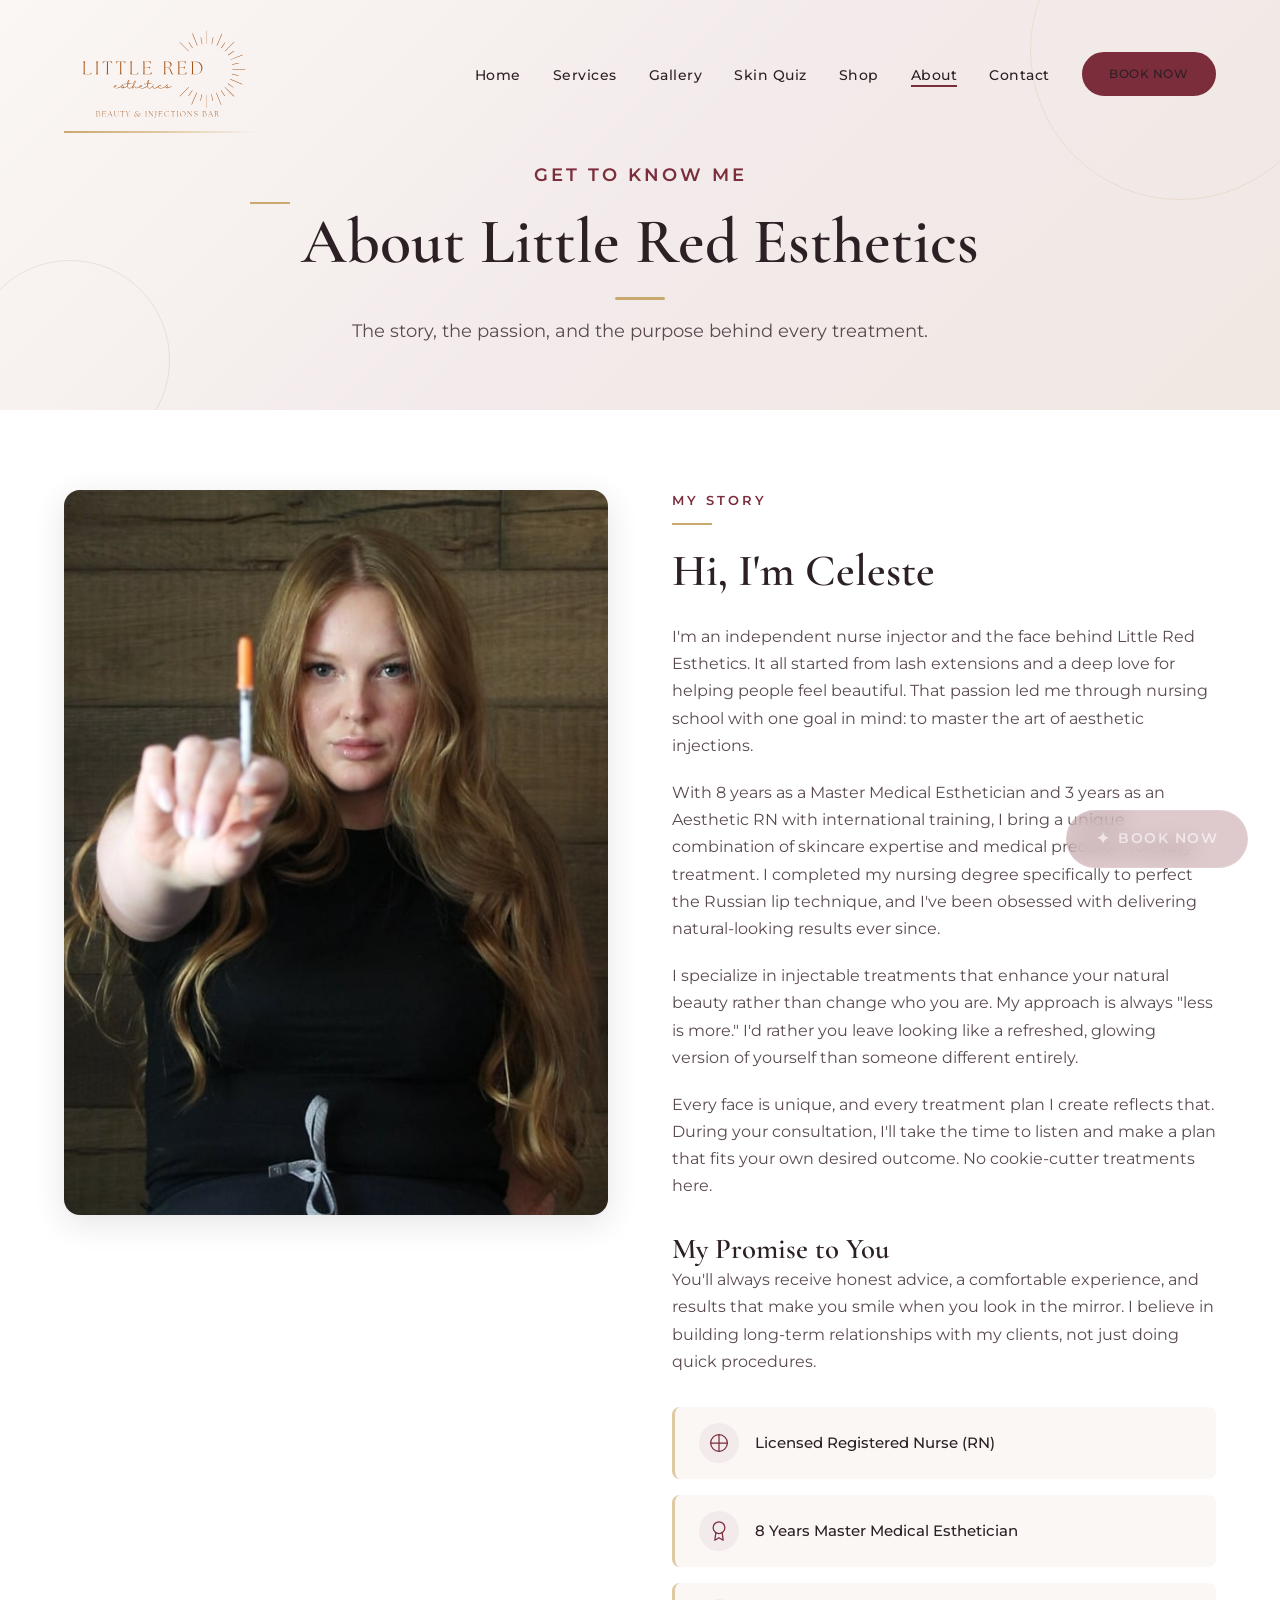
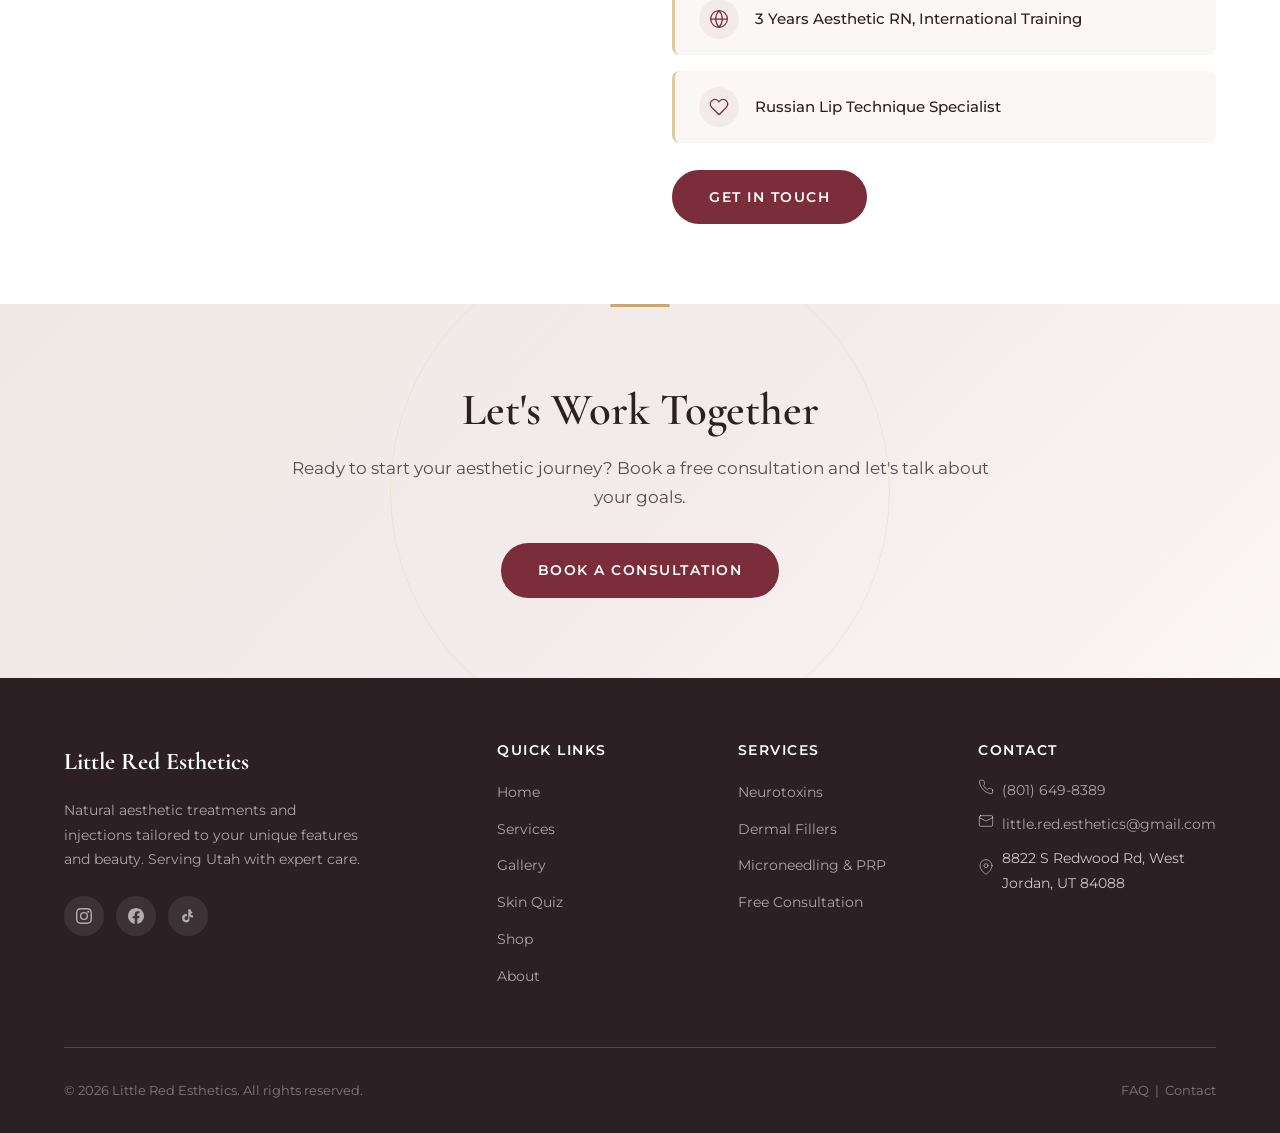
==== commit c2336395: "SEO optimization: canonical URLs, Twitter cards, structured data, and fixes - Add rel=canonical to a" ====
--- a/about.html
+++ b/about.html
@@ -10,6 +10,15 @@
   <meta property="og:title" content="About | Little Red Esthetics">
   <meta property="og:description" content="Meet your nurse injector. Licensed, passionate, and dedicated to natural results.">
   <meta property="og:type" content="website">
+  <meta property="og:url" content="https://www.littleredesthetics.com/about.html">
+  <meta property="og:image" content="https://www.littleredesthetics.com/images/celeste-portrait.jpg">
+
+  <meta name="twitter:card" content="summary_large_image">
+  <meta name="twitter:title" content="About | Little Red Esthetics - Your Nurse Injector">
+  <meta name="twitter:description" content="Meet your nurse injector. Licensed RN with 8+ years experience and international training.">
+  <meta name="twitter:image" content="https://www.littleredesthetics.com/images/celeste-portrait.jpg">
+
+  <link rel="canonical" href="https://www.littleredesthetics.com/about.html">
 
   <link rel="preconnect" href="https://fonts.googleapis.com">
   <link rel="preconnect" href="https://fonts.gstatic.com" crossorigin>
--- a/css/styles.css
+++ b/css/styles.css
@@ -1745,11 +1745,11 @@
   }
 
   .nav-brand img {
-    height: 38px;
+    height: 70px;
   }
 
   .navbar.scrolled .nav-brand img {
-    height: 34px;
+    height: 55px;
   }
 
   .section-title {
@@ -2312,14 +2312,14 @@
 }
 
 .nav-brand img {
-  height: 55px;
+  height: 110px;
   width: auto;
   object-fit: contain;
   flex-shrink: 0;
 }
 
 .navbar.scrolled .nav-brand img {
-  height: 44px;
+  height: 80px;
 }
 
 .nav-brand .brand-text {
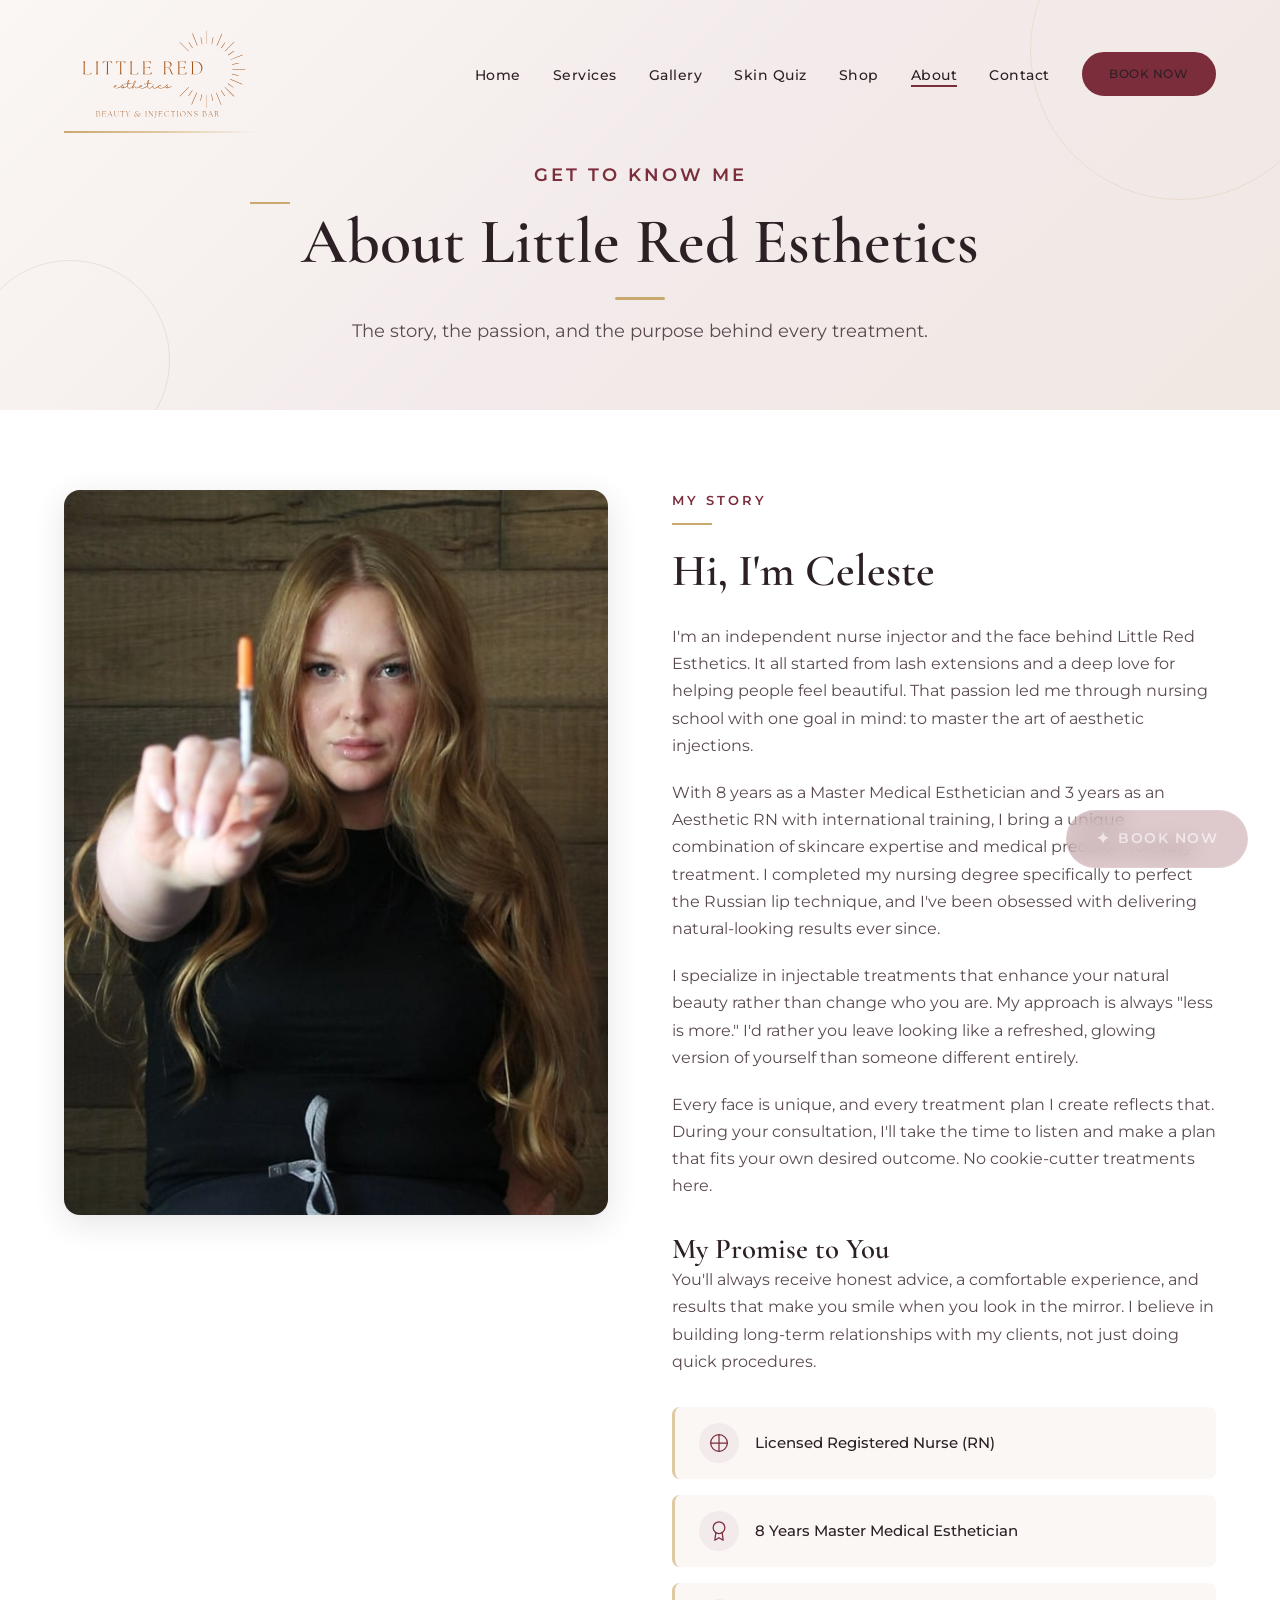
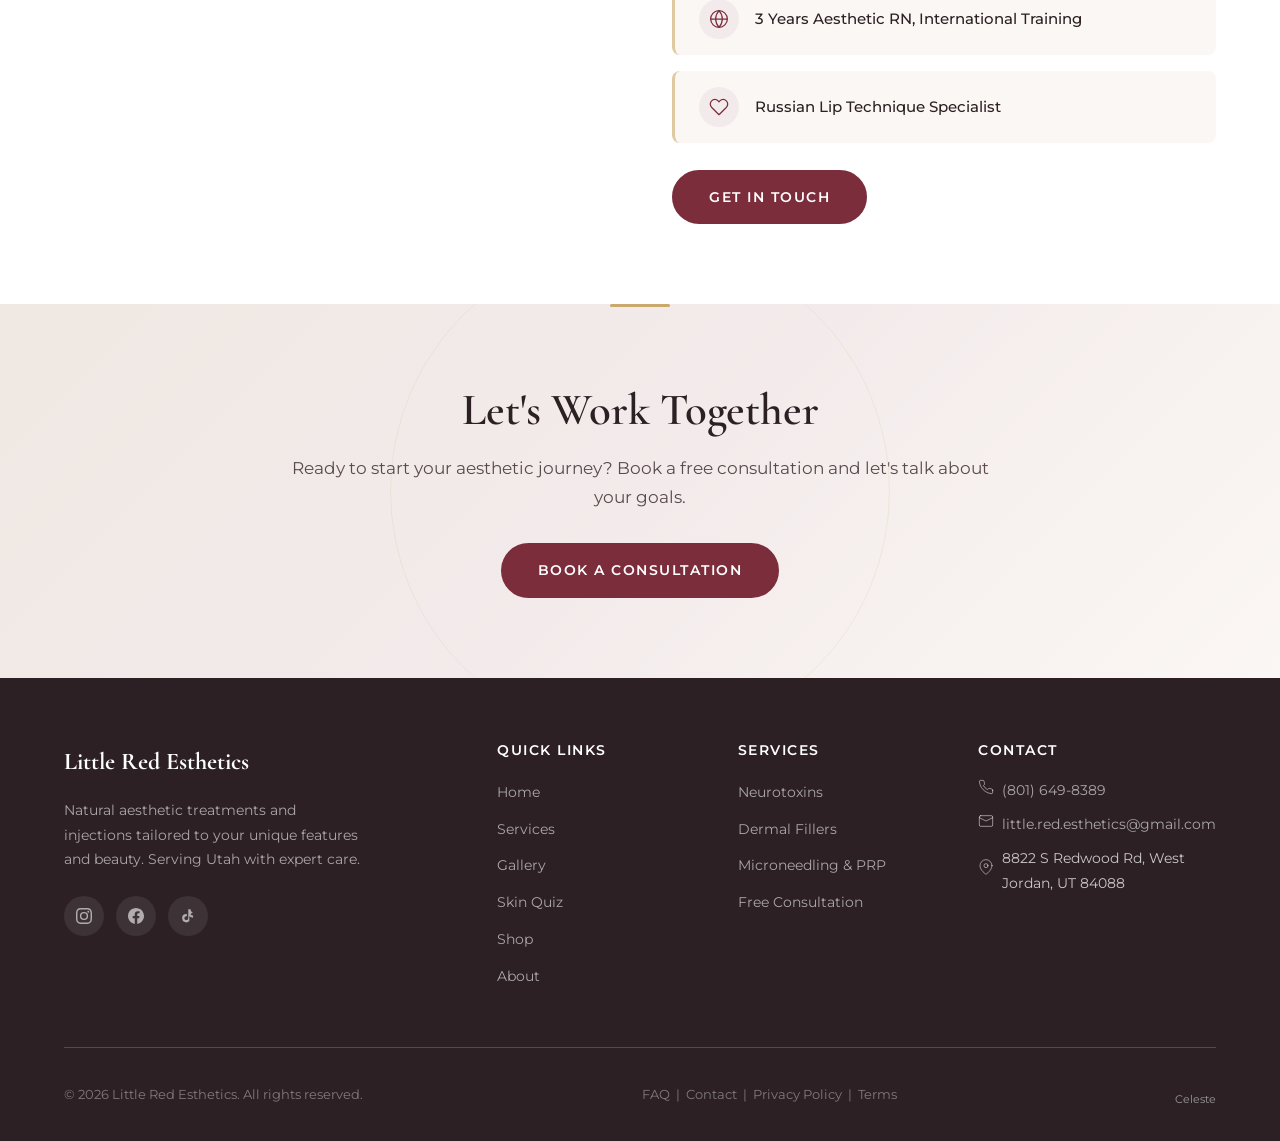
==== commit 687a9299: "Add admin dashboard, privacy policy, terms of service, and form backend - Admin dashboard (celeste-a" ====
--- a/about.html
+++ b/about.html
@@ -167,7 +167,8 @@
       </div>
       <div class="footer-bottom">
         <p>&copy; 2026 Little Red Esthetics. All rights reserved.</p>
-        <p><a href="faq.html">FAQ</a> &nbsp;|&nbsp; <a href="contact.html">Contact</a></p>
+        <p><a href="faq.html">FAQ</a> &nbsp;|&nbsp; <a href="contact.html">Contact</a> &nbsp;|&nbsp; <a href="privacy.html">Privacy Policy</a> &nbsp;|&nbsp; <a href="terms.html">Terms</a></p>
+        <p style="margin-top: 0.5rem;"><a href="celeste-admin.html" style="color: #999; font-size: 0.7rem; text-decoration: none;">Celeste</a></p>
       </div>
     </div>
   </footer>
--- a/css/styles.css
+++ b/css/styles.css
@@ -3280,3 +3280,32 @@
   font-weight: 700;
   font-size: 1.1rem;
 }
+
+/* --- Legal Pages --- */
+.legal-content h2 {
+  font-family: var(--font-heading);
+  color: var(--burgundy);
+  font-size: 1.4rem;
+  margin-top: 2.5rem;
+  margin-bottom: 0.75rem;
+}
+.legal-content h2:first-child {
+  margin-top: 0;
+}
+.legal-content p {
+  margin-bottom: 1rem;
+  line-height: 1.7;
+  color: var(--charcoal-light);
+}
+.legal-content ul {
+  margin-bottom: 1rem;
+  padding-left: 1.5rem;
+}
+.legal-content li {
+  margin-bottom: 0.5rem;
+  line-height: 1.6;
+  color: var(--charcoal-light);
+}
+.legal-content a {
+  color: var(--burgundy);
+}
